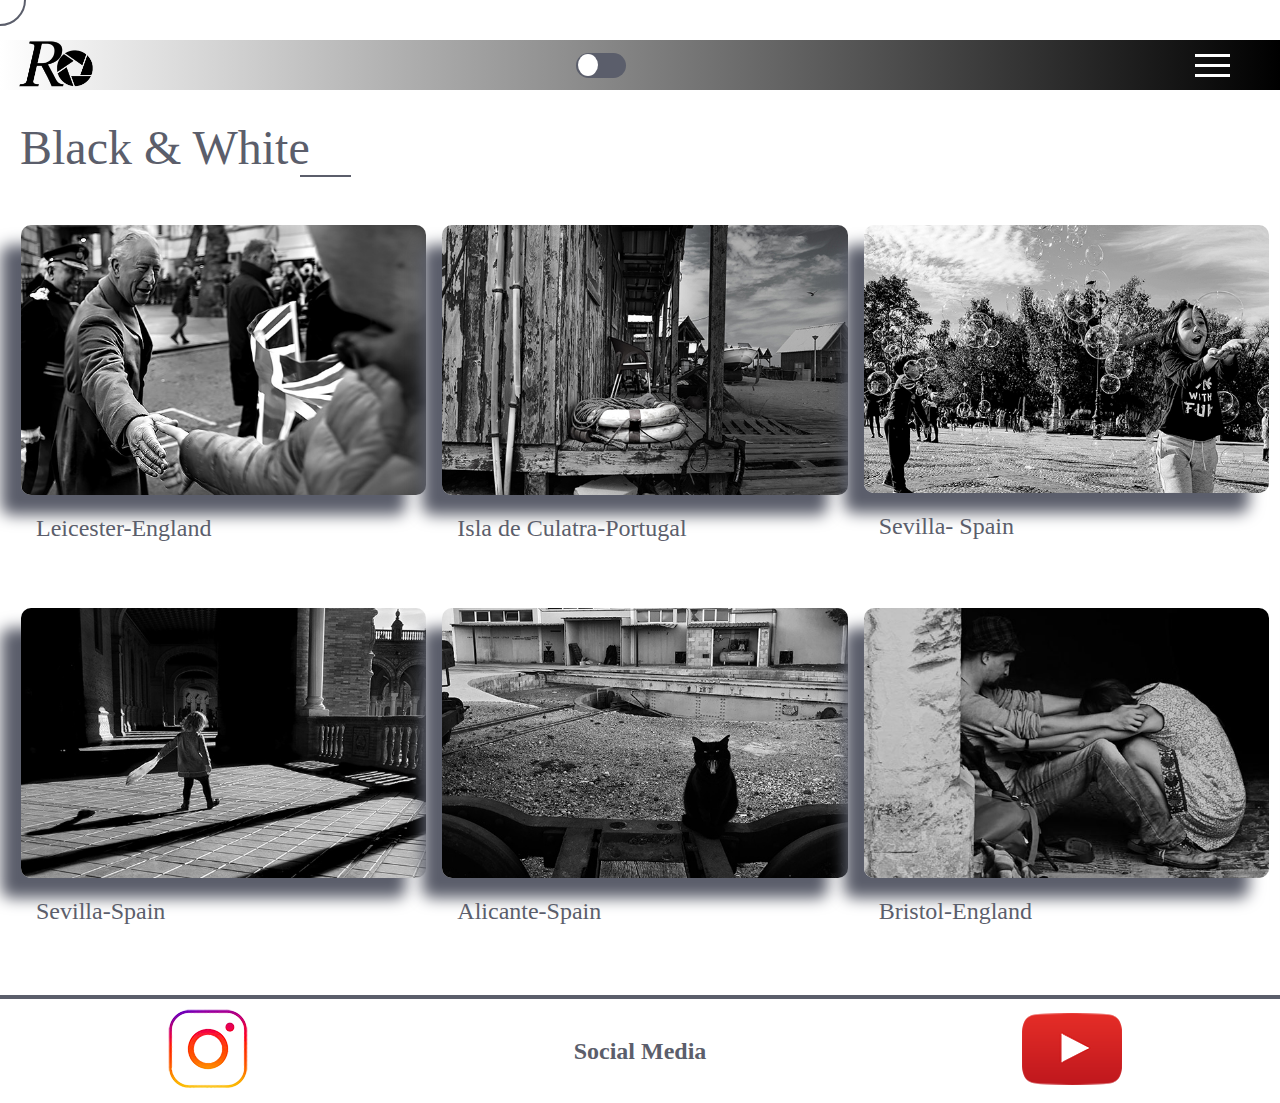
==== black&white.html @ adb58b71 "Add files via upload" ====
<!DOCTYPE html>
<html lang="en" dir="ltr" class="theme-light">
  <head>
    <meta charset="utf-8">
    <title>Roberta Chioccia</title>
    <link href="css/menu.css"  rel="stylesheet" type="text/css">
    <link rel="stylesheet" href="https://use.typekit.net/fie2hjm.css">
  </head>

<body>
  <div class="cursor"></div>
   <div class="container">
     <div class="grad" >
       <div class="toggle_menu">
         <label class="switch">
           <input type="checkbox" id="checkbox" onclick="toggleTheme();changeLogo();">
           <span class="moving round"></span>
         </label>
       </div>
     </div>
   </div>

     <!-- icon of the hamburger-->
     <nav class="navbar">
       <div class="grad2" >
         <div class="toggle_menu2">
           <label class="switch2">
             <input type="checkbox" id="checkbox2" onclick="toggleTheme2();changeLogo2();changeOpacity();">
             <span class="moving2 round2"></span>
           </label>
         </div>
       </div>
  <div class="hamburger-menu">
    <div class="line line-1"></div>
    <div class="line line-2"></div>
    <div class="line line-3"></div>
  </div>

     <!-- navigation menu list link elements-->

     <ul class="nav-list">
       <li class="nav-item">
         <a href="index.html" class="nav-link">Home</a>
       </li>

       <li class="nav-item">
         <a href="black&white.html" class="nav-link">Black & White</a>
       </li>

       <li class="nav-item">
         <a href="colour.html" class="nav-link">Colour</a>
       </li>

       <li class="nav-item">
         <a href="contact.html" class="nav-link">Contact</a>
       </li>

     </ul>
   </nav>
  </div>
  <!--start logo-->

   <div id="logo">
     <a class="home"href="index.html">
     <img class="logo"src="icon/logo.png" alt="logo of the website Ro" height="100">
     </a>
   </div>

   <h1 class="middle">Black & White</h1>
   <span class="under_score"></span>

    <div class="img-container">
      <div class="images">
           <div class="wrap">
             <img class="gall"src="img/1g.jpg" alt="Leicester-England">
              <p class="text">Leicester-England</p>
          </div>
          <div class="wrap">
            <img class="gall"src="img/2g.jpg" alt="Isla de Culatra-Portugal">
               <p class="text">Isla de Culatra-Portugal</p>
          </div>
          <div class="wrap">
            <img class="gall"src="img/3g.jpg" alt="Sevilla- Spain">
               <p class="text">Sevilla- Spain</p>
          </div>
          <div class="wrap">
            <img class="gall"src="img/4g.jpg" alt="Sevilla-Spain">
               <p class="text">Sevilla-Spain</p>
          </div>
          <div class="wrap">
            <img class="gall"src="img/5g.jpg" alt="Alicante-Spain">
               <p class="text">Alicante-Spain</p>
          </div>
          <div class="wrap">
            <img class="gall"src="img/6g.jpg" alt="Bristol-England">
               <p class="text">Bristol-England</p>
          </div>
     </div>
     <div class="modal">
       <span class="close">&times</span>
     <div class="modalContent">
       <img src="" class="modalImg">
       <span class="modalTxt"></span>
     </div>
   </div>
  </div>

<footer>
    <a href="https://www.instagram.com/_roberta_chioccia_/"><img src="icon/insta.png" alt="instagram icon"></a>
    <h2 id="name">Social Media</h2>
    <a href="https://www.youtube.com/channel/UCaKD4g8lBkvBKTnPiHrlIeQ"><img src="icon/yt.png" alt="youtube"></a>
</footer>



<script >
//changing the hamburger menu in X when clicked
/*calling the container of the line of  the hamburger menu and its parent and assign them the variable
plus  calling the checkbox element of the switch bottom and assign a variable*/

    let menuIcon = document.querySelector('.hamburger-menu');
    let navbar = document.querySelector('.navbar');

  /*on click run the function with a method called toggle which instead to add it change the hamburger
    in x otherwise will keep its default state*/
    menuIcon.addEventListener('click', () => {
      navbar.classList.toggle("change");
    });


    // function to set a given theme/color-scheme on the main pages

      function setTheme(themeName) {
      localStorage.setItem('theme', themeName);
      document.documentElement.className = themeName;
      }

   // function to toggle between light and dark theme
      function toggleTheme() {
      if (localStorage.getItem('theme') === 'theme-dark') {
          setTheme('theme-light');
         } else {
          setTheme('theme-dark');
         }
        };
  //this function is running when the toggleTheme() is also running so when the theme background is changing
  //also the gradient var is changing in css therefore the logo would have been unreadible as the gradient blackground
  //and the logo were both black. On click, then the function will run if the image source  displaylogo is === match the source display logow else return the logo
      function changeLogo() {
      let displayLogo = document.querySelector(".logo")
      if(displayLogo.src.match('icon/logo.png')){
         displayLogo.src = 'icon/logow.png'
         } else {
         displayLogo.src = 'icon/logo.png'
         }
        };

   //second toggle for the nav bar menu that overlay the main pages.
      function toggleTheme2() {
      if (localStorage.getItem('theme') === 'theme-dark') {
         setTheme('theme-light');
         } else {
         setTheme('theme-dark');
         }
       };

       function changeLogo2() {
       let displayLogo = document.querySelector(".logo")
       if(displayLogo.src.match('icon/logo.png')){
          displayLogo.src = 'icon/logow.png'
          } else {
          displayLogo.src = 'icon/logo.png'
          }
         };



// enlarging images-- first we select all the images inside the container with class img as would have been done in css
// with the same method are declared the other elements

     images = document.querySelectorAll(".images img");
     modal = document.querySelector(".modal");
     modalImg = document.querySelector(".modalImg");
     modalTxt = document.querySelector(".modalTxt");
     close = document.querySelector(".close");

//then its created a loop, where th
      images.forEach((image) => {
        image.addEventListener("click", () => {
          modalImg.src = image.src;
          modalTxt.innerHTML = image.alt;
          modal.classList.add("appear");

          close.addEventListener("click", () => {
            modal.classList.remove("appear");
          });
        });
      });

      //custom the cursor
      let mouseCursor = document.querySelector(".cursor ");
      //creating a function that has access to the event (e) which reveals the coordinate of where the mouse is
      function cursor(e) {
      // so take the var and style the top at the event corresponding on the location of the Y and X plus px === like css
        mouseCursor.style.top = e.pageY + 'px';
        mouseCursor.style.left = e.pageX + 'px';
      }

      window.addEventListener('mousemove', cursor);
</script>

</body>
</html>
---- css/menu.css ----
/* eliminate default margin and padding for every element*/


.theme-light{
  --black-color:#5b5e6b;
  --white-color: #ffffff;
  --font-color:#5b5e6b;
  --gradient: linear-gradient(to right, #ffffff,#808080,#000000);
}

.theme-dark{
  --black-color:#ffffff;
  --white-color: #5b5e6b;
  --font-color:#ffffff;
  --gradient: linear-gradient( to right,#000000,#808080,#ffffff);
}


body{
  margin:0;
  padding:0;
  width:100vw;
  height:100vh;
  font-family: 'freight-text-pro', serif;
  background-color: var(--white-color);
}


/*-------------------------------------Menu Hamburger------------------------------------*/

/*styling menu*/
.container{
  width:100%;
  height:100px;
  position: relative;
}

/* stylingradient on top of the menu page*/
.grad{
  display: flex;
  position: absolute;
  top:40px;
  height:50px;
  /*changing the radial gradient to linear but in the center is still a radial shape*/
  width:100vw;
  background: var(--gradient);
}

.grad2{
  display: flex;
  position: absolute;
  top:40px;
  height:50px;
  /*changing the radial gradient to linear but in the center is still a radial shape*/
  width:100vw;
  background: var(--gradient);
}
/* styling the menu page (navbar)*/
.navbar{
  width:100vw;
  height:100%;
  /*
  background-color:white;*/
  background-color: var(--white-color);
  position: fixed;
  /*position -1000px so its hidden*/
  right:-2000px;
  top:0;
  display: flex;
  justify-content: center;
  align-items: center;
  text-align: center;
  /*when the page appears on click the transition is smoother and accelerate into the animation*/
  transition: right .8s ease-in;
  /*cover the page underneath3*/
  z-index: 1;
}

/*to display the menu page its position its change to 0*/
.change{
  right:0;
}


/*styling the hamburger menu*/
.hamburger-menu{
  width:35px;
  height:30px;
  /*position fixed on top right*/
  position:fixed;
  top:50px;
  /*place the hamburger at the top right corner*/
  right:50px;
  cursor:pointer;
  /*to separate the lines otherwise the would stock one on top of each other,
  using flexbox*/
  display: flex;
  flex-direction: column;
  /*making space around lines*/
  justify-content: space-around;

}

/*lines of ham menu*/
.line{
  /*take up the entire width of his parent element which is 35px*/
  width:100%;
  height:3px;
  background-color: var(--white-color);
  /*
  background-color: white;*/
  /*when change the line of hamb menu in x (all) take .8s so the effect is smoother*/
  transition: all .8s;
}

/*transforming the line when checked in X by rotating the z and translate it*/
.change .line-1{
  transform: rotateZ(-405deg) translate(-8px, 6px);

}

.change .line-2{
  opacity: 0;
}

.change .line-3{
  /*rotating line for one whole rotation by 360+45 degrees*/
  transform: rotateZ(405deg) translate(-8px, -6px);;
}

/*get rid of bullets and create space using margin*/
.nav-item{
  list-style: none;
  margin:100px;
}

/*get rid of the underlining and styling the text on menu page */
.nav-link{
  text-decoration: none;
  font-size: 400%;
  color:var(--font-color);
  letter-spacing: 1px;
  text-transform: uppercase;
  position: relative;
  padding: 3px 0px;
}

/*styling line under the text and transform then on hover with after and before pseudo element*/
.nav-link::before,
.nav-link::after{
  /*content empty*/
  content: '';
  width:100%;
  height:2px;
  background-color: var(--black-color);
  /*
  background-color: grey;
  /*display the lines assign position absolute to the line and relative to his parent*/
  position:absolute;
  /*align the line on top of the text to separate them a bottom position is assign after*/
  left:0;
  /*scale 0 in other word they are not visibile as their X is 0*/
  transform: scaleX(0);
  /*changing the duration when hover the scale is smoother*/
  transition: transform .5s;
}

/*separating the lines bottom and top and change their position when hover*/
.nav-link::after{
  bottom:0;
  transform-origin: right;
}

.nav-link::before{
  top:0;
  transform-origin: left;
}

/*changing the scale to 1 so they are visibile when hover*/
.nav-link:hover::before,
.nav-link:hover::after{
  transform: scaleX(1);
}


/*--------------------------------------homepage-----------------------------------------*/
/*styling image background slide-show*/
.slide-show{
  display:flex;
  height:100%;
  overflow: hidden;
}

#logo{
  position:absolute;
  top:0;
  height:50px;
  z-index: 1;
}

div.slide{
  width:100%;
  transition: .6s;
  display:flex;
}

div.slide img{
  width:100vw;
  height: 100vh;
  object-fit: cover;
}

input{
  position:absolute;
  display: none;
}

.slide h1{
  color: var(--white-color);
  /*
  color:white;*/
  position:absolute;
  top:55%;
  left:50%;
  transform: translate(-50%,-50%);
  font-family: 'freight-text-pro';
  font-weight: 200;
  font-size: 400%;
}

.slide p{
  color: var(--white-color);
  /*
  color:white;*/
  position:absolute;
  top:60%;
  left:65%;
  transform: translate(-50%,-50%);
  font-family:  "HelveticaNeue-Light";
  font-weight: 200;
  font-size:150%;
}

/*css for manual slide navigation*/
.navigation-manual{
  display:flex;
  position: absolute;
  top:90%;
  left:50%;
  transform: translate(-50%,-50%);
}

#manual-btn{
 border: 2px solid red;
 padding:5px;
 border-radius: 10px;
 cursor: pointer;
 transition: 1s;
}

#manual-btn:not(:last-child){
  margin-right: 40px;
}

#manual-btn:hover{
  background:red;
}



#radio1:checked~ .first{
  margin-left: 0;
}

#radio2:checked~.first{
  margin-left: -100%;
}

#radio3:checked~.first{
  margin-left: -200%;
}

#radio4:checked~.first{
  margin-left: -300%;
}

/*navigation auto*/
.navigation-auto{
  position:absolute;
  display:flex;
  top:90%;
  left:50%;
  transform: translate(-50%,-50%);
}

.navigation-auto div{
  border:2px solid red;
  padding:5px;
  border-radius: 10px;
  transition: .6;
}
.navigation-auto div:not(:last-child){
  margin-right: 40px;
}

#radio1:checked~ .navigation-auto .auto-btn1{
  background: red;
}

#radio2:checked~.navigation-auto .auto-btn2{
  background: red;
}

#radio3:checked~.navigation-auto .auto-btn3{
  background: red;
}

#radio4:checked~.navigation-auto .auto-btn4{
  background: red;
}

/*--------------------------------------homepage for desktop-----------------------------------------*/
@media (min-width:1025px){
  /* styling the menu page (navbar) desktop*/
  .navbar{
    width:50vw;
    height:100%;
    /*
    background-color:white;*/
    background-color: var(--white-color);
    position: fixed;
    /*position -1000px so its hidden*/
    right:-2000px;
    top:0;
    display: flex;
    justify-content: center;
    align-items: center;
    text-align: center;
    /*when the page appears on click the transition is smoother and accelerate into the animation*/
    transition: right .8s ease-in;
    /*cover the page underneath3*/
    z-index: 1;
  }

  .grad2{
    display: flex;
    position: absolute;
    top:40px;
    height:50px;
    /*changing the radial gradient to linear but in the center is still a radial shape*/
    width:50vw;
    background: var(--gradient);
  }

  .change{
    right:0;
  }

  .nav-link{
    text-decoration: none;
    font-size: 400%;
    color:var(--font-color);
    letter-spacing: 1px;
    text-transform: uppercase;
    position: relative;
    padding: 3px 0px;
  }

  .slide p{
    color: var(--white-color);
    /*
    color:white;*/
    position:absolute;
    top:65%;
    left:65%;
    transform: translate(-50%,-50%);
    font-family:  "HelveticaNeue-Light";
    font-weight: 200;
    font-size:150%;
  }

.opacity{
   opacity:0.5;
}

}
/*-----------------------------------styling the menu (navigation) page---------------------*/


.toggle_menu{
  position: relative;
  display: inline-block;
  width: 50px;
  height: 50%;
  left:45%;
  top:25%;
}

.toggle_menu2{
  position: relative;
  display: inline-block;
  width: 50px;
  height: 50%;
  left:45%;
  top:25%;
}
/*styling switch toggle */
#checkbox2 {
  display: none;
}

#checkbox2 {
  display: none;
}
/*styling the slider container at its origin*/
.moving {
  position: absolute;
  cursor: pointer;
  top: 0;
  left: 0;
  right: 0;
  bottom: 0;
  /*
  background-color:#5b5e6b;*/
  background-color: var(--black-color);
  transition: .4s;
  box-shadow: 0 0 0 0;
}

.moving2 {
  position: absolute;
  cursor: pointer;
  top: 0;
  left: 0;
  right: 0;
  bottom: 0;
  /*
  background-color:#5b5e6b;*/
  background-color: var(--black-color);
  transition: .4s;
  box-shadow: 0 0 0 0;
}
/*styling the toggle bottom of the slider giving it an height and width with the content be empty
at his origin*/
.moving:before {
  position: absolute;
  content: "";
  height: 22px;
  width: 20px;
  left: 2px;
  bottom: 2px;
  /*background-color: white;*/
  background-color: var(--white-color);
  transition: .4s;
}

.moving2:before {
  position: absolute;
  content: "";
  height: 22px;
  width: 20px;
  left: 2px;
  bottom: 2px;
  /*background-color: white;*/
  background-color: var(--white-color);
  transition: .4s;
}

/*when the input is checked change the background color of the entire slider to white*/
input:checked + .moving {
  /*background-color: white;*/
  background-color: var(--black-color);
}

/*when the input is checked changing the background color to gray and move its X to right*/
input:checked + .moving:before {
  transform: translateX(25px);
  background-color:var(--white-color);
}

input:checked + .moving2 {
  /*background-color: white;*/
  background-color: var(--black-color);
}

/*when the input is checked changing the background color to gray and move its X to right*/
input:checked + .moving2:before {
  transform: translateX(25px);
  background-color:var(--white-color);
}
/* Rounded sliders */
.moving.round {
  border-radius: 50px;
}

.moving.round:before {
  border-radius: 50%;
}

.moving2.round2 {
  border-radius: 50px;
}

.moving2.round2:before {
  border-radius: 50%;
}

/*----------------------black&white and colour page styling--------------------------------*/

.middle{
  color:var(--font-color);
  font-family: 'freight-text-pro';
  font-weight: 200;
  font-size: 300%;
  margin:20px 0px 0px 20px;
  position:relative;
}

/*underscore line-- creating a line under the h1 on top, loading the animation with keyframe for both color and black and white page*/
.under_score, .under_score_color, .under_score_contact{
  width:4%;
  height:2px;
  background-color: var(--black-color);
  /*
  background-color: grey;
  /*display the lines assign position absolute to the line and relative to his parent*/
  position:absolute;
  /*align the line*/
  left:300px;
  /*calling the animation starting take 800ms, starting slow and speed up with the delay of 400ms before the animation starts*/
  animation: middle .8s ease-in 400ms;`
}

@keyframes middle {
  0%{
     transform: scale(0);
  }

  100%{
    transform:scale(1);
  }
}

/*changing the position of the under_score on the colour page*/
.under_score_color {
  left:150px;
}
/*changing the position of the under_score on the contact page*/
.under_score_contact{
 left:180px;
}

.text{
  color:var(--font-color);
  font-family:  "HelveticaNeue-Light";
  font-size: 150%;
  margin-left:15%;
}

/*style img on mobile screen */
.images img {
  display:flex;
  flex-direction: column;
  width:700px;
  max-width: 100%;
  height: auto;
  margin: 3% 0 0 15%;
  border-radius:10px;
  box-shadow: var(--black-color)  -20px 20px 15px ;
  cursor:pointer;
  transition: .3s all ease;
  animation: img-load .8s ease-in 300ms;
}


/*on load the page will translate from top*/

@keyframes img-load {
  0%{
     transform: translateY(-20px);
     opacity:0;
  }
}
100%{
  transform: translateY(0);
  opacity:1;

}

.modal {
  position: absolute;
  height: 100%;
  width: 100%;
  top: 0;
  left: 0;
  background-color: var(--black-color);
  color: var(--white-color);
  z-index: 1;
  overflow: auto;
  /*the opacity is set to 0 as the modal  will appear only when the user click on the image*/
  opacity: 0;
  pointer-events: none;
}

/*styling the div contaning the img so on click the modal content will take the entire height and will work as background of the image
to give more contrast*/
.modalContent {
  min-height: 100vh;
  height:100%;
  display: flex;
  flex-direction: column;
  justify-content: center;
  align-items: center;
}

/*styling the img inside the modal content set the width at 1090 for desktop*/
.modalImg {
  width: 100%;
  max-width: 1090px;
  border-radius: 5px;
  margin: 20px;
}

/*styling the text under the image inside the modal */
.modalTxt {
  margin-top: 1em;
  color:var(--white-color);
  font-family:  "HelveticaNeue-Light";
  font-size: 150%;
}

/*styling the position of the close span*/
.close {
  position: absolute;
  top: 1em;
  right: 1em;
  font-size: 3em;
  cursor: pointer;
}

/* when the user click the event addEventListener will add === run the appear class list where the opacity is set to 1 === visibile.*/
.modal.appear {
  opacity: 1;
  pointer-events: all;
}

/*when the modal content appear an animation will run to zoom in the img*/
.modal.appear .modalImg,
.modal.appear .modalTxt {
  animation: zoom 0.3s linear;
}
@keyframes zoom {
  from {
    transform: scale(0);
  }
  to {
    transform: scale(1);
  }
}

/*------------------------styling black&White and Colour pages for desktop ---------------------*/

@media (min-width:1025px){
.images img {
display:flex;
width:100%;
min-width:300px;
margin: 50px 5px 0 5px;
}

.images{
  display: grid;
  grid-template-columns: repeat(3, 1fr);
  grid-gap: 1em;
  margin: 0 1em;
}

.text{
  margin:20px 0 0 20px;
  padding:0;
}

}
/*-----------------------------------contact page------------*/
/*.container_contact{
  height:100%;
  width:100%;
  animation: move 0.8 ease-in 300ms;
}

@keyframe move {
0%{
  transform: translateY(-20px);
  opacity:0;
  }
}
100%{
  transform: translateY(0);
  opacity:1;
}*/
/*styling the form container on the left side of the page*/
.pinch{
  color:var(--font-color);
  font-family: 'freight-text-pro';
  font-size: 100%;
  text-align: center;
}
.form{
background-color: rgba(91, 94, 107, 0.3) ;
top:50px;
float:left;
width:45%;
height:500px;
}

.vidDown{
  padding:20px;
  float:right;
  width:50%;
}
/*style the text's form*/
#Fname,
#Lname,
#Email{
  display:flex;
  color:var(--font-color);
  font-family: 'freight-text-pro';
  font-size: 100%;
  margin-left:20px;
  resize:horizontal;
}

#Fname{
  top:50px;
}
#addUser{
  display:flex;
  color:var(--font-color);
  font-family: 'freight-text-pro';
  font-size: 100%;
  margin-left:100px;
  resize:horizontal;
}
/*styling the input form*/
#fname,
#lname,
#email{
  background-color: var(--white-color);
  display:flex;
  border:2px solid var(--black-color);
  border-radius:10px;
  width:22%;
  font-family:  "HelveticaNeue-Light";
  font-size: 100%;
  color:var(--white-color);
  margin-left:20px;
  resize:horizontal;
}

/*styling the input form on focus with the outline none to avoid the backgroundcolor blue*/
#fname:focus,
#lname:focus,
#email:focus{
  outline: none;
  background-color: rgba(91, 94, 107, 0.8) ;
  border:2px solid rgba(176, 176, 176,0.3);
}

textarea{
width:45%;
height:200px;
font-family: 'freight-text-pro';
font-size: 100%;
margin-left:20px;
border-radius:10px;
border:2px solid var(--black-color);
}

textarea:focus{
  color:var(--white-color);
  outline: none;
  background-color: rgba(91, 94, 107, 0.8) ;
  border:2px solid rgba(176, 176, 176,0.3);
}

.download{
  text-decoration:none;
  background-color: var(--black-color);
  border: none;
  border-radius:10px;
  margin:4% 1% 0 38%;
  padding:10px;
  height:55px;
  color:var(--white-color);
  box-shadow: var(--black-color)  -10px 10px 15px ;
  cursor: pointer;
  font-family:  "HelveticaNeue-Light";
  font-size: 150%;
}

.download:hover{
  background-color:var(--white-color);
  color:var(--black-color);
}

.video{
  border-radius:10px
  top:50px;
}

/*------------------------------------footer------------------*/
 footer{
   margin-top: 70px;
   border-top:4px solid var(--black-color);
   width:100%;
   display: flex;
   justify-content:space-around;
   align-items: center;
   animation: foot .8s ease-in 300ms;
 }

 @keyframes foot{
   0%{
      transform: translateY(20px);
      opacity:0;
   }
 }
 100%{
   transform: translateX(0);
   opacity:1;
 }

 .insta{
   flex:1;
   max-width:50px;
   width:100%;
 }


.yt{
  flex:1;
  display:flex;
  max-width:50px;
  width:100%;


}

#name {
  color:var(--font-color);
  font-family:  "HelveticaNeue-Light";
  font-size: 150%;
}

.cursor{
  width:3rem;
  height:3rem;
  border-radius:50%;
  border:2px solid var(--black-color);
  background-color: var(--white-color);
  /*eliminate the pointer events to none to avoid the div to cover the layer below and be clickable*/
  pointer-events:none;
  position: absolute;
  transform: translate(-50%,-50%);
}
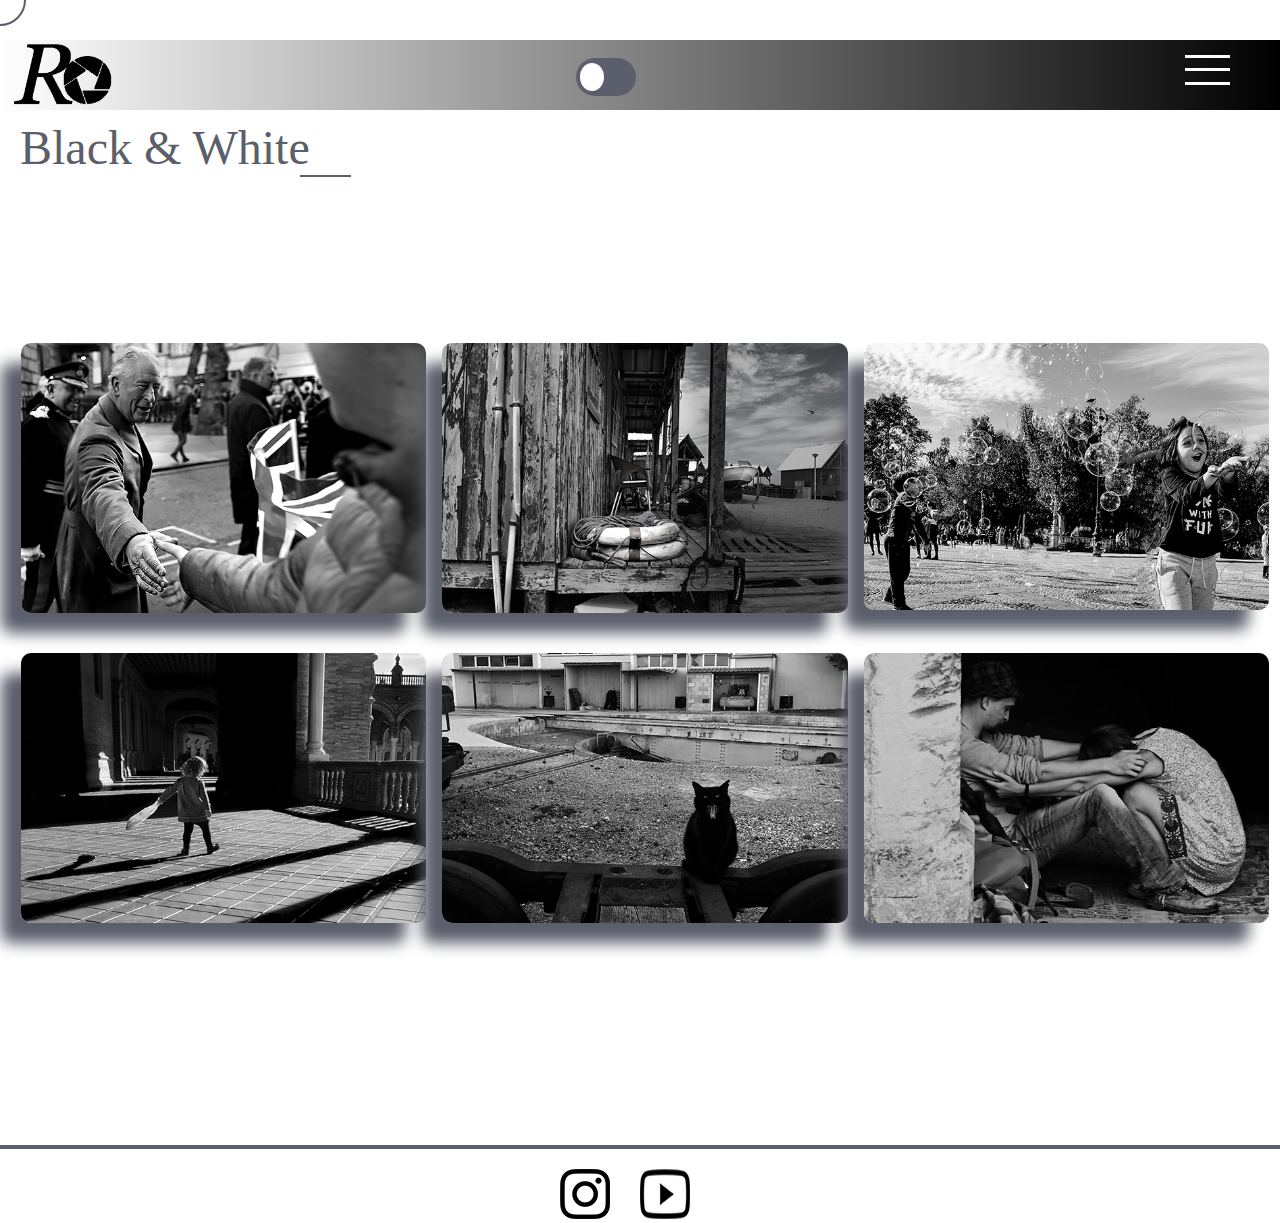
==== commit cd26fcd7: "Add files via upload" ====
--- a/black&white.html
+++ b/black&white.html
@@ -21,43 +21,44 @@
    </div>
 
      <!-- icon of the hamburger-->
+
      <nav class="navbar">
        <div class="grad2" >
          <div class="toggle_menu2">
            <label class="switch2">
-             <input type="checkbox" id="checkbox2" onclick="toggleTheme2();changeLogo2();changeOpacity();">
+             <input type="checkbox" id="checkbox2" onclick="toggleTheme2();changeLogo2();">
              <span class="moving2 round2"></span>
            </label>
          </div>
        </div>
-  <div class="hamburger-menu">
-    <div class="line line-1"></div>
-    <div class="line line-2"></div>
-    <div class="line line-3"></div>
-  </div>
+
+       <div class="hamburger-menu" onclick="changeOpacity()">
+         <div class="line line-1"></div>
+         <div class="line line-2"></div>
+         <div class="line line-3"></div>
+       </div>
 
      <!-- navigation menu list link elements-->
-
-     <ul class="nav-list">
-       <li class="nav-item">
-         <a href="index.html" class="nav-link">Home</a>
-       </li>
-
-       <li class="nav-item">
-         <a href="black&white.html" class="nav-link">Black & White</a>
-       </li>
-
-       <li class="nav-item">
-         <a href="colour.html" class="nav-link">Colour</a>
-       </li>
-
-       <li class="nav-item">
-         <a href="contact.html" class="nav-link">Contact</a>
-       </li>
+         <ul class="nav-list">
+           <li class="nav-item">
+              <a href="index.html" class="nav-link">Home</a>
+           </li>
+
+           <li class="nav-item">
+             <a href="black&white.html" class="nav-link">Black & White</a>
+           </li>
+
+           <li class="nav-item">
+            <a href="colour.html" class="nav-link">Colour</a>
+           </li>
+
+           <li class="nav-item">
+            <a href="contact.html" class="nav-link">Contact</a>
+           </li>
 
      </ul>
    </nav>
-  </div>
+
   <!--start logo-->
 
    <div id="logo">
@@ -68,48 +69,54 @@
 
    <h1 class="middle">Black & White</h1>
    <span class="under_score"></span>
-
+ <!--creatin a container for all the img and text and the modal content following https://www.youtube.com/watch?v=CojYeBTNgL8-->
     <div class="img-container">
       <div class="images">
            <div class="wrap">
-             <img class="gall"src="img/1g.jpg" alt="Leicester-England">
+             <img class="gall"src="img/1g.jpg" alt="Hand shaking with Prince Charles, Leicester-England"/>
               <p class="text">Leicester-England</p>
           </div>
           <div class="wrap">
-            <img class="gall"src="img/2g.jpg" alt="Isla de Culatra-Portugal">
+            <img class="gall"src="img/2g.jpg" alt="Fishermen's village,Isla de Culatra-Portugal"/>
                <p class="text">Isla de Culatra-Portugal</p>
           </div>
           <div class="wrap">
-            <img class="gall"src="img/3g.jpg" alt="Sevilla- Spain">
+            <img class="gall"src="img/3g.jpg" alt="Little boy catching a soap bubble,Sevilla- Spain"/>
                <p class="text">Sevilla- Spain</p>
           </div>
           <div class="wrap">
-            <img class="gall"src="img/4g.jpg" alt="Sevilla-Spain">
+            <img class="gall"src="img/4g.jpg" alt="Little girl plays with a plastic bag, Sevilla-Spain"/>
                <p class="text">Sevilla-Spain</p>
           </div>
           <div class="wrap">
-            <img class="gall"src="img/5g.jpg" alt="Alicante-Spain">
+            <img class="gall"src="img/5g.jpg" alt="Yawn cat, Alicante-Spain"/>
                <p class="text">Alicante-Spain</p>
           </div>
           <div class="wrap">
-            <img class="gall"src="img/6g.jpg" alt="Bristol-England">
+            <img class="gall"src="img/6g.jpg" alt="Hug,Bristol-England"/>
                <p class="text">Bristol-England</p>
           </div>
      </div>
      <div class="modal">
        <span class="close">&times</span>
-     <div class="modalContent">
-       <img src="" class="modalImg">
-       <span class="modalTxt"></span>
+       <div class="modalContent">
+       <!--this img does not have an image but it depends on which image is click on the img before-->
+         <img src="" class="modalImg"/>
+         <span class="modalTxt"></span>
+       </div>
      </div>
    </div>
-  </div>
-
-<footer>
-    <a href="https://www.instagram.com/_roberta_chioccia_/"><img src="icon/insta.png" alt="instagram icon"></a>
-    <h2 id="name">Social Media</h2>
-    <a href="https://www.youtube.com/channel/UCaKD4g8lBkvBKTnPiHrlIeQ"><img src="icon/yt.png" alt="youtube"></a>
-</footer>
+
+  <footer id="foot">
+      <div class="insta">
+        <a href="https://www.instagram.com/_roberta_chioccia_/"><img src="icon/insta.png" alt="instagram icon"></a>
+      </div>
+
+      <div class="yt">
+        <a href="https://www.youtube.com/channel/UCaKD4g8lBkvBKTnPiHrlIeQ"><img src="icon/yt.png" alt="youtube"></a>
+      </div>
+
+  </footer>
 
 
 
@@ -127,86 +134,173 @@
       navbar.classList.toggle("change");
     });
 
-
-    // function to set a given theme/color-scheme on the main pages
-
-      function setTheme(themeName) {
-      localStorage.setItem('theme', themeName);
-      document.documentElement.className = themeName;
-      }
-
-   // function to toggle between light and dark theme
-      function toggleTheme() {
-      if (localStorage.getItem('theme') === 'theme-dark') {
-          setTheme('theme-light');
-         } else {
-          setTheme('theme-dark');
-         }
-        };
-  //this function is running when the toggleTheme() is also running so when the theme background is changing
-  //also the gradient var is changing in css therefore the logo would have been unreadible as the gradient blackground
-  //and the logo were both black. On click, then the function will run if the image source  displaylogo is === match the source display logow else return the logo
-      function changeLogo() {
-      let displayLogo = document.querySelector(".logo")
-      if(displayLogo.src.match('icon/logo.png')){
-         displayLogo.src = 'icon/logow.png'
-         } else {
-         displayLogo.src = 'icon/logo.png'
-         }
-        };
-
-   //second toggle for the nav bar menu that overlay the main pages.
-      function toggleTheme2() {
-      if (localStorage.getItem('theme') === 'theme-dark') {
-         setTheme('theme-light');
-         } else {
-         setTheme('theme-dark');
-         }
-       };
-
-       function changeLogo2() {
-       let displayLogo = document.querySelector(".logo")
-       if(displayLogo.src.match('icon/logo.png')){
-          displayLogo.src = 'icon/logow.png'
-          } else {
-          displayLogo.src = 'icon/logo.png'
+        // function to set a given theme/color-scheme
+
+          function setTheme(themeName) {
+          localStorage.setItem('theme', themeName);
+          document.documentElement.className = themeName;
           }
-         };
-
-
+
+       // function to toggle between light and dark theme
+          function toggleTheme() {
+          if (localStorage.getItem('theme') === 'theme-dark') {
+              setTheme('theme-light');
+             } else {
+              setTheme('theme-dark');
+             }
+            };
+
+        //this function is running when the toggleTheme() is also running so when the theme background is changing
+        //also the gradient var is changing in css therefore the logo would have been unreadible as the gradient blackground
+        //and the logo were both black. On click, then the function will run if the image source  displaylogo is === match the source display logow else return the logo
+          function changeLogo() {
+          let displayLogo = document.querySelector(".logo")
+          if(displayLogo.src.match('icon/logo.png')){
+             displayLogo.src = 'icon/logow.png'
+             } else {
+             displayLogo.src = 'icon/logo.png'
+             }
+            };
+
+
+       //second toggle for the nav bar menu.
+          function toggleTheme2() {
+          if (localStorage.getItem('theme') === 'theme-dark') {
+             setTheme('theme-light');
+             } else {
+             setTheme('theme-dark');
+             }
+           };
+
+      //changing logo when user click on toggle the gradient of the nav bar was black as the logo so to change it we run a function.
+           function changeLogo2() {
+             //we take the element logo and assign a var
+           let displayLogo = document.querySelector(".logo")
+           //if the var match with the logo than run this code
+           if(displayLogo.src.match('icon/logo.png')){
+             //display logow
+              displayLogo.src = 'icon/logow.png'
+              } else {
+                //else display the original logo
+              displayLogo.src = 'icon/logo.png'
+              }
+             };
 
 // enlarging images-- first we select all the images inside the container with class img as would have been done in css
 // with the same method are declared the other elements
 
+     // store all the images inside a var
      images = document.querySelectorAll(".images img");
+     //store the modal
      modal = document.querySelector(".modal");
+     //store the modal img
      modalImg = document.querySelector(".modalImg");
+     //store the modal text
      modalTxt = document.querySelector(".modalTxt");
+     //store the close button
      close = document.querySelector(".close");
 
-//then its created a loop, where th
+//then run  a loop, whenever the user  click on the images
       images.forEach((image) => {
+        //when the click is executed run the function
         image.addEventListener("click", () => {
+          //changing the source of the modal image the one that in html is empty
+          //what ever image the user click assign that source to the modalImg.src
           modalImg.src = image.src;
+          //same for the text change the inner of html based on the alt text assigned
           modalTxt.innerHTML = image.alt;
+          //adding a class to a modal the class is .appear css
           modal.classList.add("appear");
-
+          // when the close button is click the class assign to the modal is removed
           close.addEventListener("click", () => {
             modal.classList.remove("appear");
           });
         });
       });
 
-      //custom the cursor
+      //custom the cursor following the tutorial online https://www.youtube.com/watch?v=TpwpAYi-p2w&t=303s
       let mouseCursor = document.querySelector(".cursor ");
+      //when the mouse hover on top of the gradient,logo and hamb menu it change the style so store the link inside a variable
+      let grad = document.querySelector('.grad');
+      let logo = document.getElementById('logo');
+      let hamb = document.querySelector('.hamburger-menu');
+      //when the mouse hover on top of the images it change the style so store the link inside a variable
+      let allImg = document.querySelectorAll('.gall');
       //creating a function that has access to the event (e) which reveals the coordinate of where the mouse is
       function cursor(e) {
       // so take the var and style the top at the event corresponding on the location of the Y and X plus px === like css
         mouseCursor.style.top = e.pageY + 'px';
         mouseCursor.style.left = e.pageX + 'px';
       }
-
+      // add an event addEventListener to the window if the mouse move run the function cursor
       window.addEventListener('mousemove', cursor);
+
+      //when the mouse over on top of the gradient add the grow style of css
+      grad.addEventListener("mouseover",()=>{
+        mouseCursor.classList.add('grow');
+      });
+      //when the mouse leave  the gradient remove the grow style of css
+      grad.addEventListener("mouseleave",()=>{
+        mouseCursor.classList.remove('grow');
+      });
+
+      logo.addEventListener("mouseover",()=>{
+        mouseCursor.classList.add('grow');
+      });
+
+      logo.addEventListener("mouseleave",()=>{
+        mouseCursor.classList.remove('grow');
+      });
+
+      hamb.addEventListener("mouseover",()=>{
+        mouseCursor.classList.add('grow');
+      });
+      //when the mouse leave  the gradient remove the grow style of css
+      hamb.addEventListener("mouseleave",()=>{
+        mouseCursor.classList.remove('grow');
+      });
+
+
+      // for all images when mouse over on top add a filter styled in css when leave remove the filter
+     allImg.forEach((image) => {
+       image.addEventListener("mouseover",()=>{
+         mouseCursor.classList.add('filter');
+       });
+       image.addEventListener("mouseleave",()=>{
+         mouseCursor.classList.remove('filter');
+     });
+    });
+
+
+      //before of assign toggle the elements inside the function i tried also
+      //create a div that contains all the elements and tried to toggle just the div but it did not work
+      //changing the opacity for the desktop screen */
+      //function changeOpacity() {
+      //let newFriend = document.querySelector('.myFriend');
+      //newFriend.classList.toggle('opacity');
+      //};
+
+     //changing the opacity of the elements when the nav-bar is open*/
+     //i tried first to put all those element in an array and than toggle the class list to the
+     //array instead to call each element. i could try the loop with if else but like that i was sure to not make a mistakes.
+      function changeOpacity() {
+        let loOp = document.getElementById('logo');
+        let conOp = document.querySelector('.container');
+        let midOp = document.querySelector('.middle');
+        let undOp = document.querySelector('.under_score');
+        let imgOp = document.querySelector('.img-container');
+        let swiOP = document.querySelector('.switch');
+        let foot  = document.getElementById('foot');
+
+        loOp.classList.toggle('opacity');
+        conOp.classList.toggle('opacity');
+        midOp.classList.toggle('opacity');
+        undOp.classList.toggle('opacity');
+        imgOp.classList.toggle('opacity');
+        swiOP.classList.toggle('opacity-switch');
+        foot.classList.toggle('opacity');
+      };
+
 </script>
 
 </body>
--- a/css/menu.css
+++ b/css/menu.css
@@ -1,10 +1,14 @@
-/* eliminate default margin and padding for every element*/
-
-
+
+/*declaring a name and value for the custom property inside the scope that are changing in js*/
+
+/*creating 2 classes that containe all the colors for the dark and light theme tutorial
+https://medium.com/@haxzie/dark-and-light-theme-switcher-using-css-variables-and-pure-javascript-zocada-dd0059d72fa2*/
 .theme-light{
+  /*variable named black-color with a  value of a color*/
   --black-color:#5b5e6b;
   --white-color: #ffffff;
   --font-color:#5b5e6b;
+  /*create a var for the gradient*/
   --gradient: linear-gradient(to right, #ffffff,#808080,#000000);
 }
 
@@ -22,6 +26,7 @@
   width:100vw;
   height:100vh;
   font-family: 'freight-text-pro', serif;
+  /*applied the custom property by calling the variable*/
   background-color: var(--white-color);
 }
 
@@ -35,12 +40,13 @@
   position: relative;
 }
 
+
 /* stylingradient on top of the menu page*/
 .grad{
   display: flex;
   position: absolute;
   top:40px;
-  height:50px;
+  height:70px;
   /*changing the radial gradient to linear but in the center is still a radial shape*/
   width:100vw;
   background: var(--gradient);
@@ -50,13 +56,14 @@
   display: flex;
   position: absolute;
   top:40px;
-  height:50px;
+  height:70px;
   /*changing the radial gradient to linear but in the center is still a radial shape*/
   width:100vw;
   background: var(--gradient);
 }
 /* styling the menu page (navbar)*/
 .navbar{
+  /*setting the width and hieght to be the full page for mobile version*/
   width:100vw;
   height:100%;
   /*
@@ -72,11 +79,11 @@
   text-align: center;
   /*when the page appears on click the transition is smoother and accelerate into the animation*/
   transition: right .8s ease-in;
-  /*cover the page underneath3*/
+  /*goes over the other element*/
   z-index: 1;
 }
 
-/*to display the menu page its position its change to 0*/
+/*to display the menu page its position its change to 0 otherwise would be off of the page -2000px*/
 .change{
   right:0;
 }
@@ -84,8 +91,8 @@
 
 /*styling the hamburger menu*/
 .hamburger-menu{
-  width:35px;
-  height:30px;
+  width:45px;
+  height:40px;
   /*position fixed on top right*/
   position:fixed;
   top:50px;
@@ -98,25 +105,22 @@
   flex-direction: column;
   /*making space around lines*/
   justify-content: space-around;
-
 }
 
 /*lines of ham menu*/
 .line{
-  /*take up the entire width of his parent element which is 35px*/
+  /*take up the entire width of his parent element which is 45px*/
   width:100%;
   height:3px;
   background-color: var(--white-color);
-  /*
-  background-color: white;*/
-  /*when change the line of hamb menu in x (all) take .8s so the effect is smoother*/
+  /*when change the line of hamb menu in x js---(all) the transition take .8s so the effect is smoother*/
   transition: all .8s;
 }
 
-/*transforming the line when checked in X by rotating the z and translate it*/
+/*transforming the line when checked in X by rotating the z and translate it so the lines look like an X*/
 .change .line-1{
-  transform: rotateZ(-405deg) translate(-8px, 6px);
-
+  /* instead to rotate only for 45 degrees rotate 360 + 45 = 405 so it does a whole rotation*/
+  transform: rotateZ(-405deg) translate(-10px, 8px);
 }
 
 .change .line-2{
@@ -125,7 +129,7 @@
 
 .change .line-3{
   /*rotating line for one whole rotation by 360+45 degrees*/
-  transform: rotateZ(405deg) translate(-8px, -6px);;
+  transform: rotateZ(405deg) translate(-10px, -8px);
 }
 
 /*get rid of bullets and create space using margin*/
@@ -153,8 +157,6 @@
   width:100%;
   height:2px;
   background-color: var(--black-color);
-  /*
-  background-color: grey;
   /*display the lines assign position absolute to the line and relative to his parent*/
   position:absolute;
   /*align the line on top of the text to separate them a bottom position is assign after*/
@@ -165,7 +167,7 @@
   transition: transform .5s;
 }
 
-/*separating the lines bottom and top and change their position when hover*/
+/*separating the lines bottom and top and change their original position when hover so the after line is starting from right and the other from left*/
 .nav-link::after{
   bottom:0;
   transform-origin: right;
@@ -193,13 +195,15 @@
 
 #logo{
   position:absolute;
-  top:0;
+  top:25px;
   height:50px;
+  /*it remains on top of other object*/
   z-index: 1;
 }
 
 div.slide{
   width:100%;
+  /*transition between images*/
   transition: .6s;
   display:flex;
 }
@@ -241,7 +245,10 @@
   font-size:150%;
 }
 
-/*css for manual slide navigation*/
+/*css for manual slide navigation
+manual and automatic button navigation have
+the same style as when the user click on one of the button
+the img will change so first was styling the navigation-manual and copied its value to automatic*/
 .navigation-manual{
   display:flex;
   position: absolute;
@@ -250,16 +257,18 @@
   transform: translate(-50%,-50%);
 }
 
+/*creating the button since the display input is none we must make a button for the user to click*/
 #manual-btn{
- border: 2px solid red;
+ border: 4px solid red;
  padding:5px;
  border-radius: 10px;
  cursor: pointer;
  transition: 1s;
 }
 
+/*changing the margin between  all manual buttons*/
 #manual-btn:not(:last-child){
-  margin-right: 40px;
+  margin-right: 60px;
 }
 
 #manual-btn:hover{
@@ -267,7 +276,7 @@
 }
 
 
-
+/*changing the img position with js everytime the counter goes up 1 it translate the img*/
 #radio1:checked~ .first{
   margin-left: 0;
 }
@@ -294,13 +303,13 @@
 }
 
 .navigation-auto div{
-  border:2px solid red;
+  border:4px solid red;
   padding:5px;
   border-radius: 10px;
   transition: .6;
 }
 .navigation-auto div:not(:last-child){
-  margin-right: 40px;
+  margin-right: 60px;
 }
 
 #radio1:checked~ .navigation-auto .auto-btn1{
@@ -325,8 +334,6 @@
   .navbar{
     width:50vw;
     height:100%;
-    /*
-    background-color:white;*/
     background-color: var(--white-color);
     position: fixed;
     /*position -1000px so its hidden*/
@@ -338,7 +345,7 @@
     text-align: center;
     /*when the page appears on click the transition is smoother and accelerate into the animation*/
     transition: right .8s ease-in;
-    /*cover the page underneath3*/
+    /*cover the page underneath*/
     z-index: 1;
   }
 
@@ -346,7 +353,7 @@
     display: flex;
     position: absolute;
     top:40px;
-    height:50px;
+    height:70px;
     /*changing the radial gradient to linear but in the center is still a radial shape*/
     width:50vw;
     background: var(--gradient);
@@ -380,9 +387,14 @@
   }
 
 .opacity{
-   opacity:0.5;
-}
-
+   opacity:0.1;
+   transition: opacity .3s 200ms ease-in;
+}
+
+.opacity-switch{
+   opacity:0;
+   transition: opacity .3s 200ms ease-in;
+}
 }
 /*-----------------------------------styling the menu (navigation) page---------------------*/
 
@@ -390,8 +402,8 @@
 .toggle_menu{
   position: relative;
   display: inline-block;
-  width: 50px;
-  height: 50%;
+  width: 60px;
+  height: 55%;
   left:45%;
   top:25%;
 }
@@ -399,8 +411,8 @@
 .toggle_menu2{
   position: relative;
   display: inline-block;
-  width: 50px;
-  height: 50%;
+  width: 60px;
+  height: 55%;
   left:45%;
   top:25%;
 }
@@ -445,10 +457,10 @@
 .moving:before {
   position: absolute;
   content: "";
-  height: 22px;
-  width: 20px;
-  left: 2px;
-  bottom: 2px;
+  height: 28px;
+  width: 24px;
+  left: 4px;
+  bottom: 5px;
   /*background-color: white;*/
   background-color: var(--white-color);
   transition: .4s;
@@ -457,10 +469,10 @@
 .moving2:before {
   position: absolute;
   content: "";
-  height: 22px;
-  width: 20px;
-  left: 2px;
-  bottom: 2px;
+  height: 28px;
+  width: 24px;
+  left: 4px;
+  bottom: 5px;
   /*background-color: white;*/
   background-color: var(--white-color);
   transition: .4s;
@@ -472,7 +484,7 @@
   background-color: var(--black-color);
 }
 
-/*when the input is checked changing the background color to gray and move its X to right*/
+/*when the input is checked changing the background color to gray and move its horizontal to right*/
 input:checked + .moving:before {
   transform: translateX(25px);
   background-color:var(--white-color);
@@ -507,6 +519,7 @@
 
 /*----------------------black&white and colour page styling--------------------------------*/
 
+/*styling h1*/
 .middle{
   color:var(--font-color);
   font-family: 'freight-text-pro';
@@ -516,7 +529,7 @@
   position:relative;
 }
 
-/*underscore line-- creating a line under the h1 on top, loading the animation with keyframe for both color and black and white page*/
+/*underscore line-- creating a line under the h1 on top, loading the animation with keyframe for both color and black and white page and contact*/
 .under_score, .under_score_color, .under_score_contact{
   width:4%;
   height:2px;
@@ -547,9 +560,14 @@
 }
 /*changing the position of the under_score on the contact page*/
 .under_score_contact{
- left:180px;
-}
-
+ left:200px;
+}
+
+.img-container{
+  display: flex;
+  min-height: 100vh;
+  flex-direction: column;
+}
 .text{
   color:var(--font-color);
   font-family:  "HelveticaNeue-Light";
@@ -557,10 +575,9 @@
   margin-left:15%;
 }
 
+
 /*style img on mobile screen */
-.images img {
-  display:flex;
-  flex-direction: column;
+.wrap img {
   width:700px;
   max-width: 100%;
   height: auto;
@@ -588,13 +605,15 @@
 }
 
 .modal {
-  position: absolute;
+  position: fixed;
+  /*cover the entire height*/
   height: 100%;
   width: 100%;
+  /*start from top and left*/
   top: 0;
   left: 0;
-  background-color: var(--black-color);
-  color: var(--white-color);
+  background-color: var(--white-color);
+  color: var(--black-color);
   z-index: 1;
   overflow: auto;
   /*the opacity is set to 0 as the modal  will appear only when the user click on the image*/
@@ -608,15 +627,16 @@
   min-height: 100vh;
   height:100%;
   display: flex;
+  /*the text will display under the image otherwise if i leave the display flex raw it will align close to the right of the img*/
   flex-direction: column;
   justify-content: center;
   align-items: center;
 }
 
-/*styling the img inside the modal content set the width at 1090 for desktop*/
+/*styling the img inside the modal content set the width at max 900 px otherwise will go till the margin for desktop*/
 .modalImg {
-  width: 100%;
-  max-width: 1090px;
+  width: 900px;
+  max-width: 100%;
   border-radius: 5px;
   margin: 20px;
 }
@@ -624,7 +644,7 @@
 /*styling the text under the image inside the modal */
 .modalTxt {
   margin-top: 1em;
-  color:var(--white-color);
+  color:var(--black-color);
   font-family:  "HelveticaNeue-Light";
   font-size: 150%;
 }
@@ -659,7 +679,50 @@
 }
 
 /*------------------------styling black&White and Colour pages for desktop ---------------------*/
-
+@media (min-width:1025px){
+/*styling the container of the img*/
+.img-container{
+  display: flex;
+  min-height: 100vh;
+  justify-content: center;
+  }
+
+/*styling the div cointaing the img */
+.images{
+  /*display as grid*/
+  display: grid;
+  /*make 3 different columns of 3 equal size*/
+  grid-template-columns: repeat(3, 1fr);
+  /*with a gap of 16 px*/
+  grid-gap: 16px;
+  /*and left the margin of 16 px between the element*/
+  margin: 0 1em;
+}
+
+/*styling the img*/
+.wrap img {
+width:100%;
+cursor:pointer;
+margin: 20px 5px 0 5px;
+transition: .3s all ease;
+}
+
+.text{
+  display:none;
+}
+
+/* on hover scale the img*/
+.wrap img:hover{
+  transform:scale(0.9);
+}
+
+.modalImg{
+  width: 1400px;
+  max-width:100%;
+}
+}
+
+/*
 @media (min-width:1025px){
 .images img {
 display:flex;
@@ -682,63 +745,58 @@
 
 }
 /*-----------------------------------contact page------------*/
-/*.container_contact{
-  height:100%;
-  width:100%;
-  animation: move 0.8 ease-in 300ms;
-}
-
-@keyframe move {
-0%{
-  transform: translateY(-20px);
-  opacity:0;
-  }
-}
-100%{
-  transform: translateY(0);
-  opacity:1;
-}*/
 /*styling the form container on the left side of the page*/
 .pinch{
   color:var(--font-color);
   font-family: 'freight-text-pro';
-  font-size: 100%;
+  font-size: 200%;
   text-align: center;
-}
-.form{
-background-color: rgba(91, 94, 107, 0.3) ;
-top:50px;
+  margin-top:100px;
+}
+
+.pinch-text{
+  color:var(--font-color);
+  font-family: 'freight-text-pro';
+  font-size: 200%;
+  text-align: justify;
+  margin:100px 50px 100px 50px;
+}
+form{
+background-color: var(--black-color) ;
 float:left;
-width:45%;
+width:49%;
 height:500px;
 }
 
+
 .vidDown{
-  padding:20px;
   float:right;
   width:50%;
+  height:500px;
+  background-color: var(--black-color);
 }
 /*style the text's form*/
 #Fname,
 #Lname,
 #Email{
   display:flex;
+  color:var(--white-color);
+  font-family: 'freight-text-pro';
+  font-size: 100%;
+  margin-left:50px;
+  resize:horizontal;
+}
+
+#Fname{
+  top:50px;
+}
+#addUser{
+  display:flex;
+  background-color: var(--white-color);
   color:var(--font-color);
   font-family: 'freight-text-pro';
   font-size: 100%;
-  margin-left:20px;
-  resize:horizontal;
-}
-
-#Fname{
-  top:50px;
-}
-#addUser{
-  display:flex;
-  color:var(--font-color);
-  font-family: 'freight-text-pro';
-  font-size: 100%;
-  margin-left:100px;
+  margin:20px 0 20px 120px;
   resize:horizontal;
 }
 /*styling the input form*/
@@ -753,7 +811,7 @@
   font-family:  "HelveticaNeue-Light";
   font-size: 100%;
   color:var(--white-color);
-  margin-left:20px;
+  margin-left:50px;
   resize:horizontal;
 }
 
@@ -767,13 +825,15 @@
 }
 
 textarea{
+background-color: var(--white-color);
 width:45%;
 height:200px;
 font-family: 'freight-text-pro';
+color:var(--font-color);
 font-size: 100%;
-margin-left:20px;
+margin-left:50px;
 border-radius:10px;
-border:2px solid var(--black-color);
+border:2px solid var(--white-color);
 }
 
 textarea:focus{
@@ -786,13 +846,12 @@
 .download{
   text-decoration:none;
   background-color: var(--black-color);
-  border: none;
   border-radius:10px;
   margin:4% 1% 0 38%;
   padding:10px;
   height:55px;
   color:var(--white-color);
-  box-shadow: var(--black-color)  -10px 10px 15px ;
+  box-shadow: var(--white-color)  -10px 10px 15px ;
   cursor: pointer;
   font-family:  "HelveticaNeue-Light";
   font-size: 150%;
@@ -804,8 +863,119 @@
 }
 
 .video{
-  border-radius:10px
-  top:50px;
+  border-radius:10px;
+  margin:20px 20px 20px 30px;
+
+}
+
+.container_contact{
+  animation: cont .8s ease-in 300ms;
+  margin:0px 20px 100px 20px;
+}
+
+@keyframes cont{
+ 0%{
+    transform: translateY(-20px);
+    opacity:0;
+ }
+}
+100%{
+ transform: translateX(0);
+ opacity:1;
+}
+
+}
+
+/*-----contact for desktop-------*/
+@media (min-width:1025px){
+  .video{
+    margin: 20px 20px 20px 100px;
+  }
+}
+/*thanks page-------------*/
+.grazie{
+  display:flex;
+  padding:50px;
+}
+
+.thanks{
+  color:var(--font-color);
+  font-family: 'freight-text-pro';
+  font-weight: 200;
+  font-size: 600%;
+  margin:500px 0px 0px 200px;
+  position:absolute;
+}
+
+.clap{
+  max-width:100%;
+  width:300px;
+  top:550px;
+  left:550px;
+  position:absolute;
+
+}
+
+#thank{
+  color:var(--font-color);
+  font-family: 'freight-text-pro';
+  font-weight: 600;
+  font-size: 600%;
+  top:800px;
+  left:350px;
+  position:absolute;
+}
+
+.grazie2{
+  color:var(--font-color);
+  font-family: 'freight-text-pro';
+  font-weight: 400;
+  font-size: 400%;
+  top:950px;
+  left:250px;
+  position:absolute;
+}
+
+@media (min-width:1025px){
+
+  .thanks{
+    color:var(--font-color);
+    font-family: 'freight-text-pro';
+    font-weight: 200;
+    font-size: 600%;
+    margin:350px 0px 0px 450px;
+    position:absolute;
+  }
+
+  .clap{
+    max-width:100%;
+    width:500px;
+    top:300px;
+    left:850px;
+    position:absolute;
+
+  }
+
+  #thank{
+    color:var(--font-color);
+    font-family: 'freight-text-pro';
+    font-weight: 600;
+    font-size: 600%;
+    top:635px;
+    left:600px;
+    position:absolute;
+  }
+
+  .grazie2{
+    color:var(--font-color);
+    font-family: 'freight-text-pro';
+    font-weight: 400;
+    font-size: 400%;
+    top:750px;
+    left:750px;
+    position:absolute;
+  }
+
 }
 
 /*------------------------------------footer------------------*/
@@ -813,9 +983,9 @@
    margin-top: 70px;
    border-top:4px solid var(--black-color);
    width:100%;
+   height:auto;
    display: flex;
-   justify-content:space-around;
-   align-items: center;
+   justify-content: center;
    animation: foot .8s ease-in 300ms;
  }
 
@@ -830,36 +1000,45 @@
    opacity:1;
  }
 
- .insta{
-   flex:1;
-   max-width:50px;
-   width:100%;
- }
-
+.insta{
+margin:20px 30px 0 0;
+}
+
+.insta:hover{
+  opacity:0.5;
+}
 
 .yt{
-  flex:1;
-  display:flex;
-  max-width:50px;
-  width:100%;
-
-
-}
-
-#name {
-  color:var(--font-color);
-  font-family:  "HelveticaNeue-Light";
-  font-size: 150%;
-}
-
+  margin:20px 30px 0 0;
+}
+
+.yt:hover{
+opacity: 0.5;
+}
+
+/*styling the cursor*/
 .cursor{
   width:3rem;
   height:3rem;
+  border:2px solid var(--black-color);
+  /*make the border round*/
   border-radius:50%;
-  border:2px solid var(--black-color);
   background-color: var(--white-color);
   /*eliminate the pointer events to none to avoid the div to cover the layer below and be clickable*/
   pointer-events:none;
+  /*position absolute as in js we transform the top and left px*/
   position: absolute;
+  /*fixing the style as the cursor is not on the center when the mouse move*/
   transform: translate(-50%,-50%);
-}
+  /*goes always on top*/
+  z-index:5;
+}
+
+.grow{
+  transform:scale(2);
+  background:none;
+}
+
+.filter{
+  filter: invert(100%);
+}
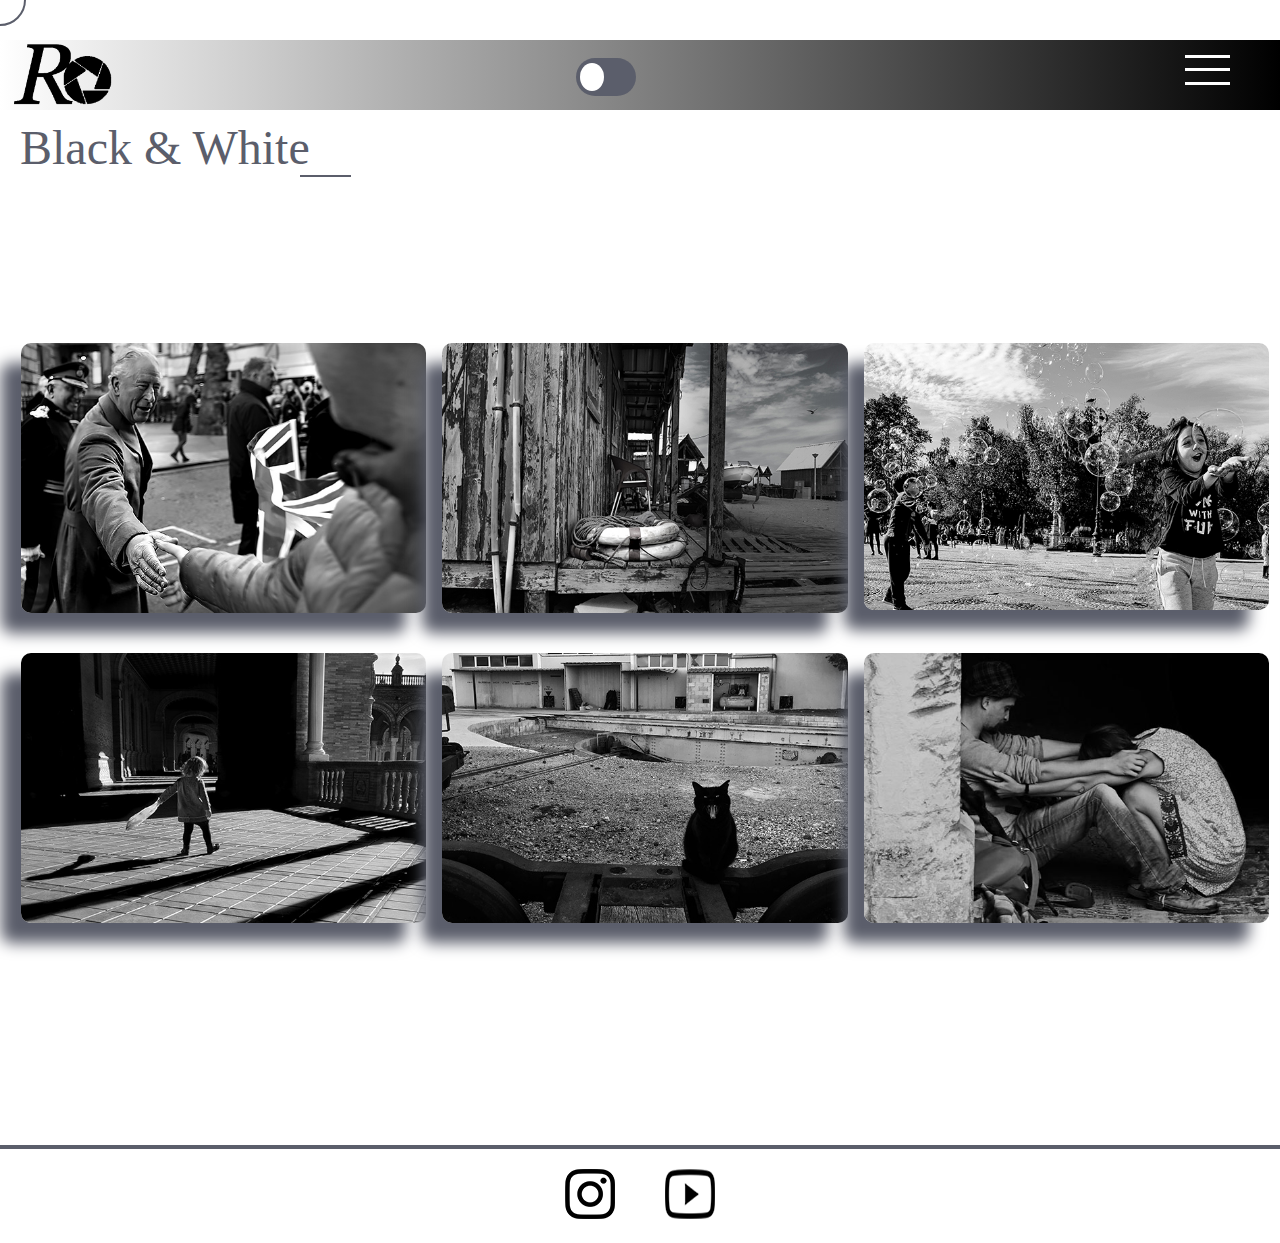
==== commit a38bef5d: "Add files via upload" ====
--- a/black&white.html
+++ b/black&white.html
@@ -9,6 +9,7 @@
 
 <body>
   <div class="cursor"></div>
+  <!--gradient and toggle switch for the main page-->
    <div class="container">
      <div class="grad" >
        <div class="toggle_menu">
@@ -20,8 +21,8 @@
      </div>
    </div>
 
-     <!-- icon of the hamburger-->
-
+
+     <!--gradient and toggle switch for the nav page-->
      <nav class="navbar">
        <div class="grad2" >
          <div class="toggle_menu2">
@@ -72,6 +73,7 @@
  <!--creatin a container for all the img and text and the modal content following https://www.youtube.com/watch?v=CojYeBTNgL8-->
     <div class="img-container">
       <div class="images">
+           <!--creating a wrap element for text and image this is true only for mobile version for desktop the user will reaad the alt text on the modal content-->
            <div class="wrap">
              <img class="gall"src="img/1g.jpg" alt="Hand shaking with Prince Charles, Leicester-England"/>
               <p class="text">Leicester-England</p>
@@ -107,6 +109,7 @@
      </div>
    </div>
 
+<!--creating link for external website-->
   <footer id="foot">
       <div class="insta">
         <a href="https://www.instagram.com/_roberta_chioccia_/"><img src="icon/insta.png" alt="instagram icon"></a>
@@ -218,6 +221,7 @@
         });
       });
 
+
       //custom the cursor following the tutorial online https://www.youtube.com/watch?v=TpwpAYi-p2w&t=303s
       let mouseCursor = document.querySelector(".cursor ");
       //when the mouse hover on top of the gradient,logo and hamb menu it change the style so store the link inside a variable
@@ -239,11 +243,11 @@
       grad.addEventListener("mouseover",()=>{
         mouseCursor.classList.add('grow');
       });
-      //when the mouse leave  the gradient remove the grow style of css
+      //when the mouse leave  the gradient remove the grow style of css and so on for the element that must change when the cursor goe over
       grad.addEventListener("mouseleave",()=>{
         mouseCursor.classList.remove('grow');
       });
-
+      //logo
       logo.addEventListener("mouseover",()=>{
         mouseCursor.classList.add('grow');
       });
@@ -251,11 +255,11 @@
       logo.addEventListener("mouseleave",()=>{
         mouseCursor.classList.remove('grow');
       });
-
+      //hamb icon
       hamb.addEventListener("mouseover",()=>{
         mouseCursor.classList.add('grow');
       });
-      //when the mouse leave  the gradient remove the grow style of css
+
       hamb.addEventListener("mouseleave",()=>{
         mouseCursor.classList.remove('grow');
       });
--- a/css/menu.css
+++ b/css/menu.css
@@ -225,11 +225,11 @@
   color:white;*/
   position:absolute;
   top:55%;
-  left:50%;
+  left:45%;
   transform: translate(-50%,-50%);
   font-family: 'freight-text-pro';
   font-weight: 200;
-  font-size: 400%;
+  font-size: 470%;
 }
 
 .slide p{
@@ -237,12 +237,12 @@
   /*
   color:white;*/
   position:absolute;
-  top:60%;
-  left:65%;
+  top:61%;
+  left:49%;
   transform: translate(-50%,-50%);
   font-family:  "HelveticaNeue-Light";
   font-weight: 200;
-  font-size:150%;
+  font-size:200%;
 }
 
 /*css for manual slide navigation
@@ -332,6 +332,7 @@
 @media (min-width:1025px){
   /* styling the menu page (navbar) desktop*/
   .navbar{
+    /*take half of the width*/
     width:50vw;
     height:100%;
     background-color: var(--white-color);
@@ -354,7 +355,7 @@
     position: absolute;
     top:40px;
     height:70px;
-    /*changing the radial gradient to linear but in the center is still a radial shape*/
+    /*changing its width to 50*/
     width:50vw;
     background: var(--gradient);
   }
@@ -365,7 +366,8 @@
 
   .nav-link{
     text-decoration: none;
-    font-size: 400%;
+    /*changing thier font style to be smaller*/
+    font-size: 200%;
     color:var(--font-color);
     letter-spacing: 1px;
     text-transform: uppercase;
@@ -375,9 +377,8 @@
 
   .slide p{
     color: var(--white-color);
-    /*
-    color:white;*/
     position:absolute;
+    /*changing its position otherwise it would be on top of h1*/
     top:65%;
     left:65%;
     transform: translate(-50%,-50%);
@@ -386,6 +387,7 @@
     font-size:150%;
   }
 
+/*when the navbar is toggle on the rest of the body change its opacity */
 .opacity{
    opacity:0.1;
    transition: opacity .3s 200ms ease-in;
@@ -585,8 +587,8 @@
   border-radius:10px;
   box-shadow: var(--black-color)  -20px 20px 15px ;
   cursor:pointer;
-  transition: .3s all ease;
-  animation: img-load .8s ease-in 300ms;
+  transition: .4s all ease;
+  animation: img-load .9s ease-in;
 }
 
 
@@ -720,40 +722,18 @@
   width: 1400px;
   max-width:100%;
 }
-}
-
-/*
-@media (min-width:1025px){
-.images img {
-display:flex;
-width:100%;
-min-width:300px;
-margin: 50px 5px 0 5px;
-}
-
-.images{
-  display: grid;
-  grid-template-columns: repeat(3, 1fr);
-  grid-gap: 1em;
-  margin: 0 1em;
-}
-
-.text{
-  margin:20px 0 0 20px;
-  padding:0;
-}
 
 }
 /*-----------------------------------contact page------------*/
-/*styling the form container on the left side of the page*/
-.pinch{
+/*styling the h2 of the contact page 2 title*/
+.pinch, .pinchM{
   color:var(--font-color);
   font-family: 'freight-text-pro';
   font-size: 200%;
   text-align: center;
   margin-top:100px;
 }
-
+/*styling the p text*/
 .pinch-text{
   color:var(--font-color);
   font-family: 'freight-text-pro';
@@ -761,14 +741,16 @@
   text-align: justify;
   margin:100px 50px 100px 50px;
 }
+/*styling the form container*/
 form{
 background-color: var(--black-color) ;
 float:left;
 width:49%;
 height:500px;
-}
-
-
+top:50px;
+}
+
+/*styling the video and download button container*/
 .vidDown{
   float:right;
   width:50%;
@@ -839,7 +821,6 @@
 textarea:focus{
   color:var(--white-color);
   outline: none;
-  background-color: rgba(91, 94, 107, 0.8) ;
   border:2px solid rgba(176, 176, 176,0.3);
 }
 
@@ -847,7 +828,7 @@
   text-decoration:none;
   background-color: var(--black-color);
   border-radius:10px;
-  margin:4% 1% 0 38%;
+  margin:4% 1% 0 25%;
   padding:10px;
   height:55px;
   color:var(--white-color);
@@ -862,42 +843,49 @@
   color:var(--black-color);
 }
 
-.video{
+video{
+  max-width:100%;
+  width:420px;
+  max-height:340px;
   border-radius:10px;
-  margin:20px 20px 20px 30px;
-
-}
-
+  margin:100px 20px 20px 20px;
+
+}
+
+/*styling the container of the form video and download bottom*/
 .container_contact{
-  animation: cont .8s ease-in 300ms;
-  margin:0px 20px 100px 20px;
+  animation: cont .8s ease-in;
+  margin:0px 20px 0px 20px;
 }
 
 @keyframes cont{
- 0%{
-    transform: translateY(-20px);
-    opacity:0;
- }
+  0%{
+     transform: translateY(-20px);
+     opacity:0;
+  }
 }
 100%{
- transform: translateX(0);
- opacity:1;
-}
+  transform: translateY(0);
+  opacity:1;
 
 }
 
 /*-----contact for desktop-------*/
 @media (min-width:1025px){
-  .video{
+  video{
+    max-width: 100%;
+    width:600px;
+    height:300px;
     margin: 20px 20px 20px 100px;
   }
 }
 /*thanks page-------------*/
+/*styling the container of h1, h2 and img*/
 .grazie{
   display:flex;
   padding:50px;
 }
-
+/*h1*/
 .thanks{
   color:var(--font-color);
   font-family: 'freight-text-pro';
@@ -906,7 +894,7 @@
   margin:500px 0px 0px 200px;
   position:absolute;
 }
-
+/*gif treat as img*/
 .clap{
   max-width:100%;
   width:300px;
@@ -915,7 +903,7 @@
   position:absolute;
 
 }
-
+/*span that display the name js*/
 #thank{
   color:var(--font-color);
   font-family: 'freight-text-pro';
@@ -925,7 +913,7 @@
   left:350px;
   position:absolute;
 }
-
+/*h2*/
 .grazie2{
   color:var(--font-color);
   font-family: 'freight-text-pro';
@@ -936,6 +924,7 @@
   position:absolute;
 }
 
+/*----restyling thanks  page for desktop*/
 @media (min-width:1025px){
 
   .thanks{
@@ -979,29 +968,30 @@
 }
 
 /*------------------------------------footer------------------*/
+/*using flexbox ofr footer align item center flex*/
  footer{
-   margin-top: 70px;
+   margin: 70px 0 20px 0;
    border-top:4px solid var(--black-color);
    width:100%;
    height:auto;
    display: flex;
    justify-content: center;
-   animation: foot .8s ease-in 300ms;
+   animation: foot .8s ease-in;
  }
-
+/*animation from top to bottom*/
  @keyframes foot{
    0%{
-      transform: translateY(20px);
+      transform: translateY(-10px);
       opacity:0;
    }
  }
  100%{
-   transform: translateX(0);
+   transform: translateY(0);
    opacity:1;
  }
 
 .insta{
-margin:20px 30px 0 0;
+margin:20px 30px 20px 0;
 }
 
 .insta:hover{
@@ -1009,14 +999,15 @@
 }
 
 .yt{
-  margin:20px 30px 0 0;
+  margin:20px 0 20px 20px;
 }
 
 .yt:hover{
 opacity: 0.5;
 }
 
-/*styling the cursor*/
+/*styling the cursor only for desktop*/
+@media (min-width:1025px){
 .cursor{
   width:3rem;
   height:3rem;
@@ -1034,11 +1025,15 @@
   z-index:5;
 }
 
+/*see js for this class list on mouse over the link the background became trasparent so user can see what to click and the border scale up*/
 .grow{
   transform:scale(2);
   background:none;
 }
 
+/*invert filter when mouse hover the images so it became black or white*/
 .filter{
   filter: invert(100%);
 }
+}
+/*-----------end css----*/
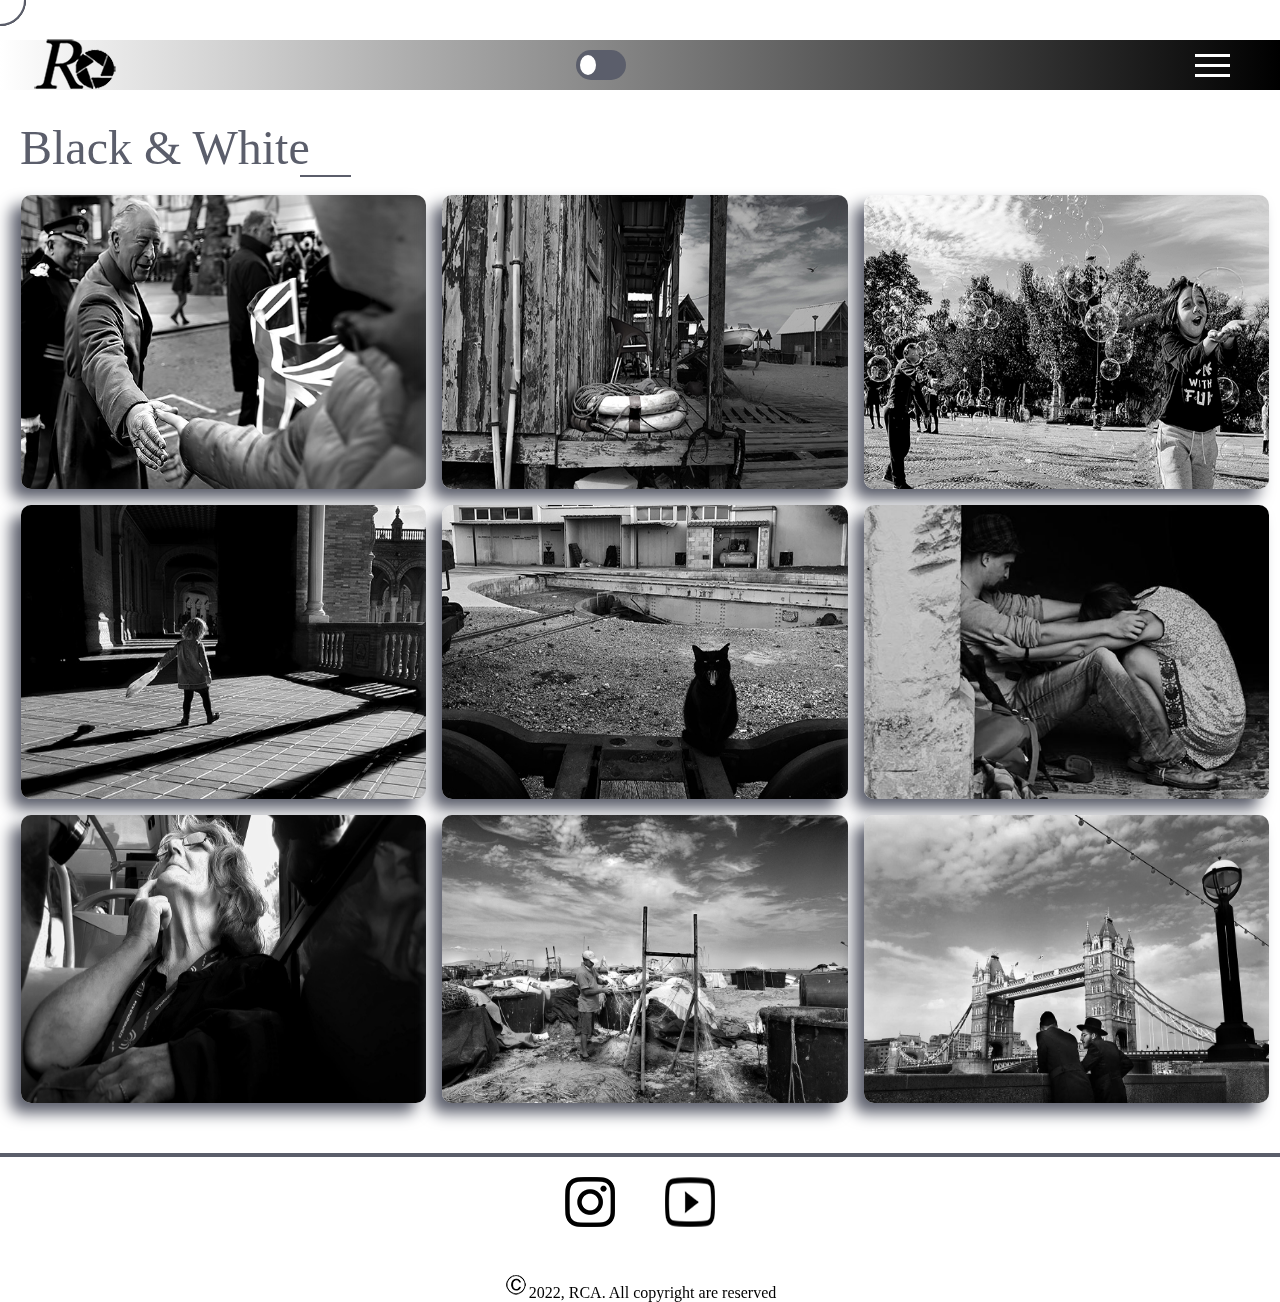
==== commit 8f404c32: "Add files via upload" ====
--- a/black&white.html
+++ b/black&white.html
@@ -64,7 +64,7 @@
 
    <div id="logo">
      <a class="home"href="index.html">
-     <img class="logo"src="icon/logo.png" alt="logo of the website Ro" height="100">
+     <img class="logo"src="icon/logo.png" alt="logo of the website Ro">
      </a>
    </div>
 
@@ -98,6 +98,19 @@
             <img class="gall"src="img/6g.jpg" alt="Hug,Bristol-England"/>
                <p class="text">Bristol-England</p>
           </div>
+          <div class="wrap">
+            <img class="gall"src="img/7g.jpg" alt="Portrait of woman,Rome-Italy"/>
+               <p class="text">Rome-Italy</p>
+          </div>
+          <div class="wrap">
+            <img class="gall"src="img/8g.jpg" alt="Fisherman repairs the nets,Isla de Culatra-Portugal"/>
+               <p class="text">Isla de Culatra-Portugal</p>
+          </div>
+          <div class="wrap">
+            <img class="gall"src="img/9g.jpg" alt="Tower Bridge,London-England"/>
+               <p class="text">London-England</p>
+          </div>
+
      </div>
      <div class="modal">
        <span class="close">&times</span>
@@ -109,17 +122,18 @@
      </div>
    </div>
 
-<!--creating link for external website-->
-  <footer id="foot">
-      <div class="insta">
-        <a href="https://www.instagram.com/_roberta_chioccia_/"><img src="icon/insta.png" alt="instagram icon"></a>
-      </div>
-
-      <div class="yt">
-        <a href="https://www.youtube.com/channel/UCaKD4g8lBkvBKTnPiHrlIeQ"><img src="icon/yt.png" alt="youtube"></a>
-      </div>
-
-  </footer>
+   <!--creating link for external website-->
+     <footer id="f">
+       <div class="foot">
+         <div class="insta">
+           <a href="https://www.instagram.com/_roberta_chioccia_/"><img src="icon/insta.png" alt="instagram icon"></a>
+         </div>
+         <div class="yt">
+           <a href="https://www.youtube.com/channel/UCaKD4g8lBkvBKTnPiHrlIeQ"><img src="icon/yt.png" alt="youtube"></a>
+         </div>
+       </div>
+         <p id="copy"> <img src="icon/copyright.png" alt="copyright symbol">2022, RCA. All copyright are reserved</p>
+     </footer>
 
 
 
@@ -137,50 +151,80 @@
       navbar.classList.toggle("change");
     });
 
-        // function to set a given theme/color-scheme
-
-          function setTheme(themeName) {
-          localStorage.setItem('theme', themeName);
-          document.documentElement.className = themeName;
-          }
-
-       // function to toggle between light and dark theme
-          function toggleTheme() {
-          if (localStorage.getItem('theme') === 'theme-dark') {
-              setTheme('theme-light');
-             } else {
-              setTheme('theme-dark');
-             }
-            };
-
-        //this function is running when the toggleTheme() is also running so when the theme background is changing
-        //also the gradient var is changing in css therefore the logo would have been unreadible as the gradient blackground
-        //and the logo were both black. On click, then the function will run if the image source  displaylogo is === match the source display logow else return the logo
-          function changeLogo() {
-          let displayLogo = document.querySelector(".logo")
-          if(displayLogo.src.match('icon/logo.png')){
-             displayLogo.src = 'icon/logow.png'
-             } else {
-             displayLogo.src = 'icon/logo.png'
-             }
-            };
-
-
-       //second toggle for the nav bar menu.
-          function toggleTheme2() {
-          if (localStorage.getItem('theme') === 'theme-dark') {
-             setTheme('theme-light');
-             } else {
-             setTheme('theme-dark');
-             }
-           };
-
-      //changing logo when user click on toggle the gradient of the nav bar was black as the logo so to change it we run a function.
-           function changeLogo2() {
+
+            // function to set a given theme/color-scheme on the main pages
+            //first declare that the function store the item inside the local storage by setting the key is theme and the value to themeName
+           // than get the element by class name
+              function setTheme(themeName) {
+              localStorage.setItem('theme', themeName);
+              document.documentElement.className = themeName;
+              }
+           //followed that get the item means that the browser is reading the data so inside a function --->
+           // if the key theme of the set theme is equal to dark than display light else display dark--->
+
+              function toggleTheme() {
+              if (localStorage.getItem('theme') === 'theme-dark') {
+                  setTheme('theme-light');
+                 } else {
+                  setTheme('theme-dark');
+                 }
+                }
+
+                // Immediately invoked function to set the theme on initial load
+               (function () {
+                   if (localStorage.getItem('theme') === 'theme-dark') {
+                       setTheme('theme-dark');
+                   } else {
+                       setTheme('theme-light');
+                   }
+               })();
+
+               //this function is running when the toggleTheme() is also running so when the theme background is changing
+               //also the gradient var is changing in css therefore the logo would have been unreadible as the gradient blackground
+               //and the logo were both black. On click, then the function will run if the image source  displaylogo is === match the source display logow else return the logo
+               //syntax token https://iqcode.com/code/javascript/javascript-change-multiple-images-onclick
+
+               function changeLogo() {
+               let displayLogo = document.querySelector(".logo")
+               if(displayLogo.src.match('icon/logo.png')){
+                 displayLogo.src = 'icon/logow.png'
+                 } else {
+                 displayLogo.src = 'icon/logo.png'
+                 }
+                };
+
+                function setTheme(themeName) {
+                localStorage.setItem('theme', themeName);
+                document.documentElement.className = themeName;
+                }
+                //followed that get the item means that the browser is reading the data so inside a function --->
+                // if the key theme of the set theme is equal to dark than display light else display dark--->
+
+                function toggleTheme2() {
+                if (localStorage.getItem('theme') === 'theme-dark') {
+                    setTheme('theme-light');
+                   } else {
+                    setTheme('theme-dark');
+                   }
+                  }
+
+                  // Immediately invoked function to set the theme on initial load
+                 (function () {
+                     if (localStorage.getItem('theme') === 'theme-dark') {
+                         setTheme('theme-dark');
+                     } else {
+                         setTheme('theme-light');
+                     }
+                 })();
+
+
+
+              //changing logo when user click on toggle the gradient of the nav bar was black as the logo so to change it we run a function.
+              function changeLogo2() {
              //we take the element logo and assign a var
-           let displayLogo = document.querySelector(".logo")
-           //if the var match with the logo than run this code
-           if(displayLogo.src.match('icon/logo.png')){
+              let displayLogo = document.querySelector(".logo")
+              //if the var match with the logo than run this code
+              if(displayLogo.src.match('icon/logo.png')){
              //display logow
               displayLogo.src = 'icon/logow.png'
               } else {
@@ -266,12 +310,12 @@
 
 
       // for all images when mouse over on top add a filter styled in css when leave remove the filter
-     allImg.forEach((image) => {
+       allImg.forEach((image) => {
        image.addEventListener("mouseover",()=>{
-         mouseCursor.classList.add('filter');
+       mouseCursor.classList.add('filter');
        });
        image.addEventListener("mouseleave",()=>{
-         mouseCursor.classList.remove('filter');
+       mouseCursor.classList.remove('filter');
      });
     });
 
@@ -294,7 +338,7 @@
         let undOp = document.querySelector('.under_score');
         let imgOp = document.querySelector('.img-container');
         let swiOP = document.querySelector('.switch');
-        let foot  = document.getElementById('foot');
+        let foot  = document.getElementById('f');
 
         loOp.classList.toggle('opacity');
         conOp.classList.toggle('opacity');
--- a/css/menu.css
+++ b/css/menu.css
@@ -46,7 +46,7 @@
   display: flex;
   position: absolute;
   top:40px;
-  height:70px;
+  height:50px;
   /*changing the radial gradient to linear but in the center is still a radial shape*/
   width:100vw;
   background: var(--gradient);
@@ -56,7 +56,7 @@
   display: flex;
   position: absolute;
   top:40px;
-  height:70px;
+  height:50px;
   /*changing the radial gradient to linear but in the center is still a radial shape*/
   width:100vw;
   background: var(--gradient);
@@ -91,8 +91,8 @@
 
 /*styling the hamburger menu*/
 .hamburger-menu{
-  width:45px;
-  height:40px;
+  width:35px;
+  height:30px;
   /*position fixed on top right*/
   position:fixed;
   top:50px;
@@ -120,7 +120,7 @@
 /*transforming the line when checked in X by rotating the z and translate it so the lines look like an X*/
 .change .line-1{
   /* instead to rotate only for 45 degrees rotate 360 + 45 = 405 so it does a whole rotation*/
-  transform: rotateZ(-405deg) translate(-10px, 8px);
+  transform: rotateZ(-405deg) translate(-8px, 6px);
 }
 
 .change .line-2{
@@ -129,7 +129,7 @@
 
 .change .line-3{
   /*rotating line for one whole rotation by 360+45 degrees*/
-  transform: rotateZ(405deg) translate(-10px, -8px);
+  transform: rotateZ(405deg) translate(-8px, -6px);
 }
 
 /*get rid of bullets and create space using margin*/
@@ -141,7 +141,7 @@
 /*get rid of the underlining and styling the text on menu page */
 .nav-link{
   text-decoration: none;
-  font-size: 400%;
+  font-size: 300%;
   color:var(--font-color);
   letter-spacing: 1px;
   text-transform: uppercase;
@@ -196,7 +196,7 @@
 #logo{
   position:absolute;
   top:25px;
-  height:50px;
+  left:25px;
   /*it remains on top of other object*/
   z-index: 1;
 }
@@ -212,6 +212,7 @@
   width:100vw;
   height: 100vh;
   object-fit: cover;
+
 }
 
 input{
@@ -229,7 +230,7 @@
   transform: translate(-50%,-50%);
   font-family: 'freight-text-pro';
   font-weight: 200;
-  font-size: 470%;
+  font-size: 400%;
 }
 
 .slide p{
@@ -237,12 +238,12 @@
   /*
   color:white;*/
   position:absolute;
-  top:61%;
+  top:60%;
   left:49%;
   transform: translate(-50%,-50%);
   font-family:  "HelveticaNeue-Light";
   font-weight: 200;
-  font-size:200%;
+  font-size:300%;
 }
 
 /*css for manual slide navigation
@@ -259,7 +260,7 @@
 
 /*creating the button since the display input is none we must make a button for the user to click*/
 #manual-btn{
- border: 4px solid red;
+ border: 4px solid var(--black-color);
  padding:5px;
  border-radius: 10px;
  cursor: pointer;
@@ -272,7 +273,7 @@
 }
 
 #manual-btn:hover{
-  background:red;
+  background:var(--white-color);
 }
 
 
@@ -303,31 +304,59 @@
 }
 
 .navigation-auto div{
-  border:4px solid red;
+  border:4px solid var(--white-color);
   padding:5px;
   border-radius: 10px;
-  transition: .6;
+  transition: .6s;
 }
 .navigation-auto div:not(:last-child){
   margin-right: 60px;
 }
 
 #radio1:checked~ .navigation-auto .auto-btn1{
-  background: red;
+  background:var(--white-color);
 }
 
 #radio2:checked~.navigation-auto .auto-btn2{
-  background: red;
+  background: var(--white-color);
 }
 
 #radio3:checked~.navigation-auto .auto-btn3{
-  background: red;
+  background: var(--white-color);
 }
 
 #radio4:checked~.navigation-auto .auto-btn4{
-  background: red;
-}
-
+  background: var(--white-color);
+}
+/*ipad--------------*/
+@media  (min-width:768px){
+  .slide h1{
+    color: var(--white-color);
+    /*
+    color:white;*/
+    position:absolute;
+    top:55%;
+    left:45%;
+    transform: translate(-50%,-50%);
+    font-family: 'freight-text-pro';
+    font-weight: 200;
+    font-size: 400%;
+  }
+
+  .slide p{
+    color: var(--white-color);
+    /*
+    color:white;*/
+    position:absolute;
+    top:60%;
+    left:45%;
+    transform: translate(-50%,-50%);
+    font-family:  "HelveticaNeue-Light";
+    font-weight: 200;
+    font-size:200%;
+  }
+
+}
 /*--------------------------------------homepage for desktop-----------------------------------------*/
 @media (min-width:1025px){
   /* styling the menu page (navbar) desktop*/
@@ -354,7 +383,7 @@
     display: flex;
     position: absolute;
     top:40px;
-    height:70px;
+    height:50px;
     /*changing its width to 50*/
     width:50vw;
     background: var(--gradient);
@@ -375,6 +404,19 @@
     padding: 3px 0px;
   }
 
+  .slide h1{
+    color: var(--white-color);
+    /*
+    color:white;*/
+    position:absolute;
+    top:55%;
+    left:45%;
+    transform: translate(-50%,-50%);
+    font-family: 'freight-text-pro';
+    font-weight: 200;
+    font-size: 400%;
+  }
+
   .slide p{
     color: var(--white-color);
     position:absolute;
@@ -384,7 +426,7 @@
     transform: translate(-50%,-50%);
     font-family:  "HelveticaNeue-Light";
     font-weight: 200;
-    font-size:150%;
+    font-size:200%;
   }
 
 /*when the navbar is toggle on the rest of the body change its opacity */
@@ -404,19 +446,19 @@
 .toggle_menu{
   position: relative;
   display: inline-block;
-  width: 60px;
-  height: 55%;
+  width: 50px;
+  height: 30px;
   left:45%;
-  top:25%;
+  top:20%;
 }
 
 .toggle_menu2{
   position: relative;
   display: inline-block;
-  width: 60px;
-  height: 55%;
+  width: 50px;
+  height: 30px;
   left:45%;
-  top:25%;
+  top:20%;
 }
 /*styling switch toggle */
 #checkbox2 {
@@ -459,8 +501,8 @@
 .moving:before {
   position: absolute;
   content: "";
-  height: 28px;
-  width: 24px;
+  height: 20px;
+  width: 16px;
   left: 4px;
   bottom: 5px;
   /*background-color: white;*/
@@ -471,8 +513,8 @@
 .moving2:before {
   position: absolute;
   content: "";
-  height: 28px;
-  width: 24px;
+  height: 20px;
+  width: 16px;
   left: 4px;
   bottom: 5px;
   /*background-color: white;*/
@@ -543,7 +585,7 @@
   /*align the line*/
   left:300px;
   /*calling the animation starting take 800ms, starting slow and speed up with the delay of 400ms before the animation starts*/
-  animation: middle .8s ease-in 400ms;`
+  animation: middle .8s ease-in 400ms;
 }
 
 @keyframes middle {
@@ -583,7 +625,7 @@
   width:700px;
   max-width: 100%;
   height: auto;
-  margin: 3% 0 0 15%;
+  margin: 10% 0 0 15%;
   border-radius:10px;
   box-shadow: var(--black-color)  -20px 20px 15px ;
   cursor:pointer;
@@ -599,11 +641,11 @@
      transform: translateY(-20px);
      opacity:0;
   }
-}
+
 100%{
   transform: translateY(0);
   opacity:1;
-
+}
 }
 
 .modal {
@@ -704,7 +746,9 @@
 /*styling the img*/
 .wrap img {
 width:100%;
+height: 100%;
 cursor:pointer;
+box-shadow: var(--black-color)  -10px 10px 15px ;
 margin: 20px 5px 0 5px;
 transition: .3s all ease;
 }
@@ -719,7 +763,7 @@
 }
 
 .modalImg{
-  width: 1400px;
+  width: 1090px;
   max-width:100%;
 }
 
@@ -741,31 +785,61 @@
   text-align: justify;
   margin:100px 50px 100px 50px;
 }
+
+/*styling the container of the form video and download bottom*/
+.container_contact{
+  height:700px;
+  display: flex;
+  justify-content: space-around;
+  animation: cont .8s ease-in;
+  margin:0px 20px 0px 20px;
+}
+
+@keyframes cont{
+  0%{
+     transform: translateY(-20px);
+     opacity:0;
+  }
+
+100%{
+  transform: translateY(0);
+  opacity:1;
+
+}
+}
+.con{
+  color:var(--white-color);
+  font-family: 'freight-text-pro';
+  font-size: 150%;
+  text-align: center;
+
+}
 /*styling the form container*/
-form{
+.form{
+display: flex;
+flex:1;
 background-color: var(--black-color) ;
-float:left;
-width:49%;
-height:500px;
 top:50px;
+margin-right: 20px;
 }
 
 /*styling the video and download button container*/
 .vidDown{
-  float:right;
-  width:50%;
-  height:500px;
+  display: column;
+  flex:1;
+  margin-left: 20px;
   background-color: var(--black-color);
 }
 /*style the text's form*/
 #Fname,
 #Lname,
-#Email{
+#Email,
+#Sub{
   display:flex;
+  margin-left: 20px;
   color:var(--white-color);
   font-family: 'freight-text-pro';
   font-size: 100%;
-  margin-left:50px;
   resize:horizontal;
 }
 
@@ -773,27 +847,29 @@
   top:50px;
 }
 #addUser{
-  display:flex;
+  display: flex;
+  margin-top: 50px;
+  margin-left: 20px;
   background-color: var(--white-color);
   color:var(--font-color);
   font-family: 'freight-text-pro';
   font-size: 100%;
-  margin:20px 0 20px 120px;
   resize:horizontal;
 }
 /*styling the input form*/
 #fname,
 #lname,
 #email{
+  display:flex;
+  margin-left: 20px;
   background-color: var(--white-color);
-  display:flex;
   border:2px solid var(--black-color);
   border-radius:10px;
-  width:22%;
+  width:20%;
   font-family:  "HelveticaNeue-Light";
   font-size: 100%;
-  color:var(--white-color);
-  margin-left:50px;
+  color:var(--black-color);
+  margin-left:20px;
   resize:horizontal;
 }
 
@@ -803,23 +879,24 @@
 #email:focus{
   outline: none;
   background-color: rgba(91, 94, 107, 0.8) ;
+  color:var(--black-color);
   border:2px solid rgba(176, 176, 176,0.3);
 }
 
 textarea{
 background-color: var(--white-color);
-width:45%;
-height:200px;
+width:200px;
+height:150px;
 font-family: 'freight-text-pro';
-color:var(--font-color);
+color:var(--black-color);
 font-size: 100%;
-margin-left:50px;
+margin-left:20px;
 border-radius:10px;
 border:2px solid var(--white-color);
 }
 
 textarea:focus{
-  color:var(--white-color);
+  color:var(--black-color);
   outline: none;
   border:2px solid rgba(176, 176, 176,0.3);
 }
@@ -828,14 +905,15 @@
   text-decoration:none;
   background-color: var(--black-color);
   border-radius:10px;
-  margin:4% 1% 0 25%;
+  margin-left: 20px;
+  margin-top:50px;
   padding:10px;
-  height:55px;
+  height:40px;
   color:var(--white-color);
-  box-shadow: var(--white-color)  -10px 10px 15px ;
+  box-shadow: var(--white-color)  -8px 8px 15px ;
   cursor: pointer;
   font-family:  "HelveticaNeue-Light";
-  font-size: 150%;
+  font-size: 100%;
 }
 
 .download:hover{
@@ -848,42 +926,18 @@
   width:420px;
   max-height:340px;
   border-radius:10px;
-  margin:100px 20px 20px 20px;
-
-}
-
-/*styling the container of the form video and download bottom*/
-.container_contact{
-  animation: cont .8s ease-in;
-  margin:0px 20px 0px 20px;
-}
-
-@keyframes cont{
-  0%{
-     transform: translateY(-20px);
-     opacity:0;
-  }
-}
-100%{
-  transform: translateY(0);
-  opacity:1;
-
-}
-
-/*-----contact for desktop-------*/
-@media (min-width:1025px){
-  video{
-    max-width: 100%;
-    width:600px;
-    height:300px;
-    margin: 20px 20px 20px 100px;
-  }
-}
+  margin-left:20px;
+  margin-top: 50px;
+
+}
+
 /*thanks page-------------*/
 /*styling the container of h1, h2 and img*/
 .grazie{
+
   display:flex;
-  padding:50px;
+  flex-direction: column;
+  align-items: center;
 }
 /*h1*/
 .thanks{
@@ -891,10 +945,9 @@
   font-family: 'freight-text-pro';
   font-weight: 200;
   font-size: 600%;
-  margin:500px 0px 0px 200px;
-  position:absolute;
-}
-/*gif treat as img*/
+  align-items: center;
+}
+/*gif treat as img
 .clap{
   max-width:100%;
   width:300px;
@@ -902,16 +955,14 @@
   left:550px;
   position:absolute;
 
-}
+}*/
 /*span that display the name js*/
 #thank{
   color:var(--font-color);
   font-family: 'freight-text-pro';
   font-weight: 600;
   font-size: 600%;
-  top:800px;
-  left:350px;
-  position:absolute;
+  align-items: center;
 }
 /*h2*/
 .grazie2{
@@ -919,12 +970,10 @@
   font-family: 'freight-text-pro';
   font-weight: 400;
   font-size: 400%;
-  top:950px;
-  left:250px;
-  position:absolute;
-}
-
-/*----restyling thanks  page for desktop*/
+  align-items: center;
+}
+
+/*----restyling thanks  page for desktop
 @media (min-width:1025px){
 
   .thanks{
@@ -932,9 +981,10 @@
     font-family: 'freight-text-pro';
     font-weight: 200;
     font-size: 600%;
-    margin:350px 0px 0px 450px;
+    margin:250px 0px 0px 650px;
     position:absolute;
   }
+
 
   .clap{
     max-width:100%;
@@ -969,8 +1019,9 @@
 
 /*------------------------------------footer------------------*/
 /*using flexbox ofr footer align item center flex*/
- footer{
+.foot{
    margin: 70px 0 20px 0;
+   padding:0;
    border-top:4px solid var(--black-color);
    width:100%;
    height:auto;
@@ -978,34 +1029,40 @@
    justify-content: center;
    animation: foot .8s ease-in;
  }
+
+.insta{
+margin:20px 30px 20px 0;
+}
+
+.insta:hover{
+  opacity:0.5;
+}
+
+.yt{
+  margin:20px 0 20px 20px;
+}
+
+.yt:hover{
+opacity: 0.5;
+}
+
 /*animation from top to bottom*/
  @keyframes foot{
    0%{
       transform: translateY(-10px);
       opacity:0;
    }
- }
+
  100%{
    transform: translateY(0);
    opacity:1;
  }
-
-.insta{
-margin:20px 30px 20px 0;
-}
-
-.insta:hover{
-  opacity:0.5;
-}
-
-.yt{
-  margin:20px 0 20px 20px;
-}
-
-.yt:hover{
-opacity: 0.5;
-}
-
+}
+
+#copy{
+  text-align: center;
+  font-size: 100%;
+}
 /*styling the cursor only for desktop*/
 @media (min-width:1025px){
 .cursor{
@@ -1021,19 +1078,22 @@
   position: absolute;
   /*fixing the style as the cursor is not on the center when the mouse move*/
   transform: translate(-50%,-50%);
+  transform-origin: 100% 100%;
   /*goes always on top*/
   z-index:5;
+  backdrop-filter: invert(100%);
 }
 
 /*see js for this class list on mouse over the link the background became trasparent so user can see what to click and the border scale up*/
 .grow{
-  transform:scale(2);
-  background:none;
+  border:3px solid rgba(235, 64, 52);
+  background-color:  rgba(255, 255, 255,0.2);
 }
 
 /*invert filter when mouse hover the images so it became black or white*/
 .filter{
-  filter: invert(100%);
+ border:3px solid var(--white-color);
+ background-color:  rgba(255, 255, 255,0.2);
 }
 }
 /*-----------end css----*/
